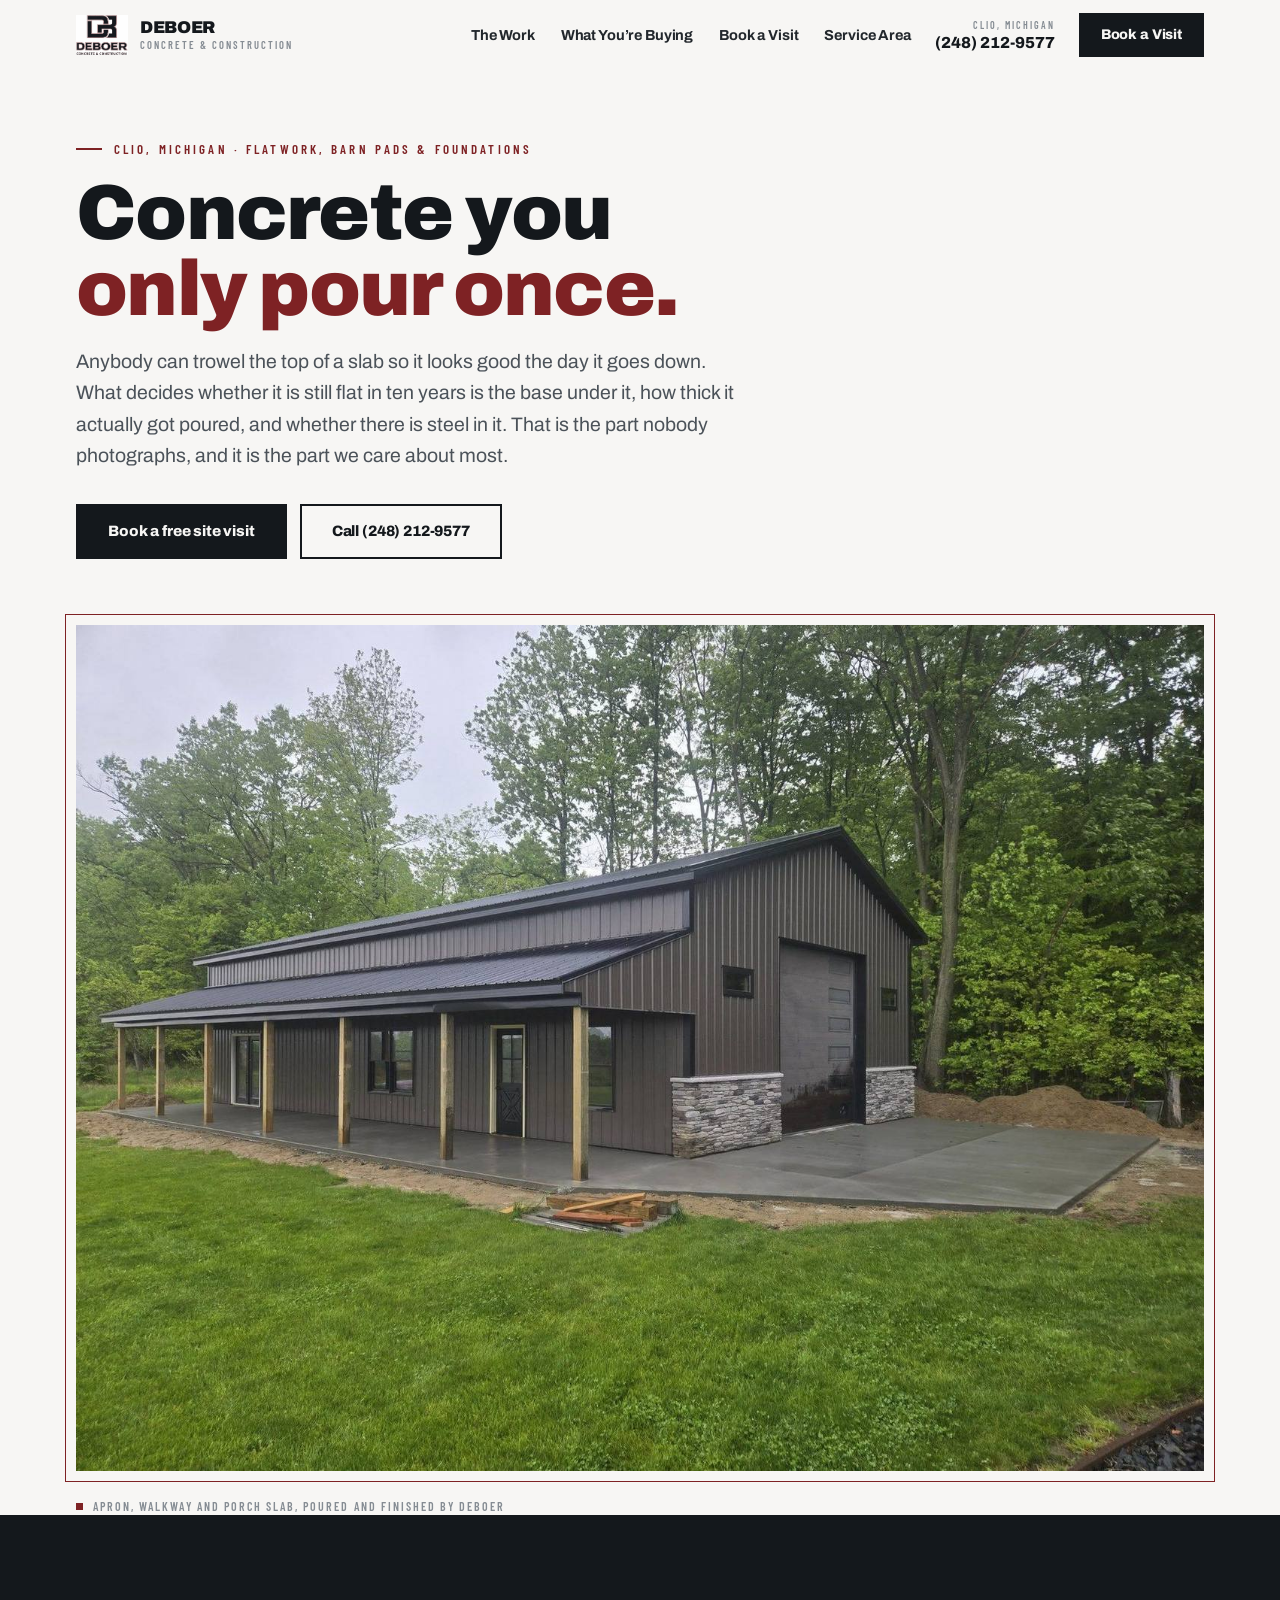
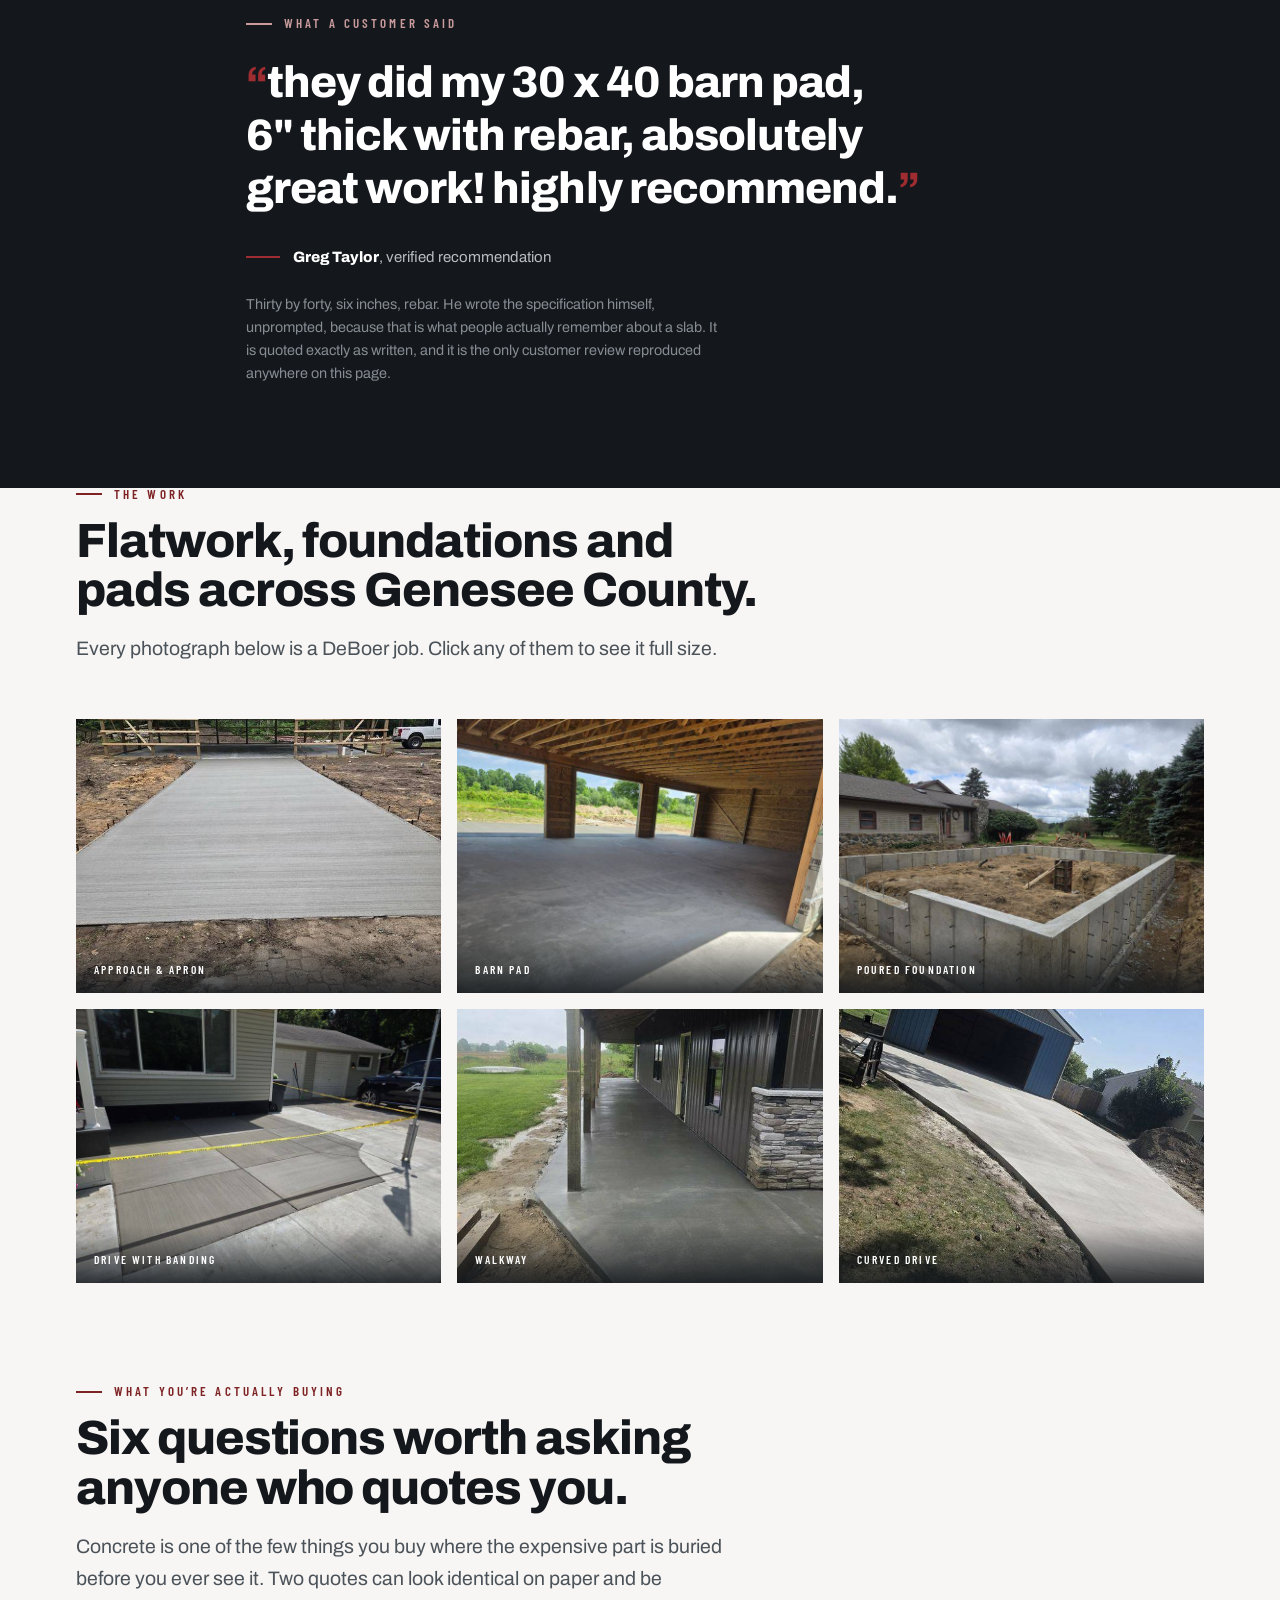
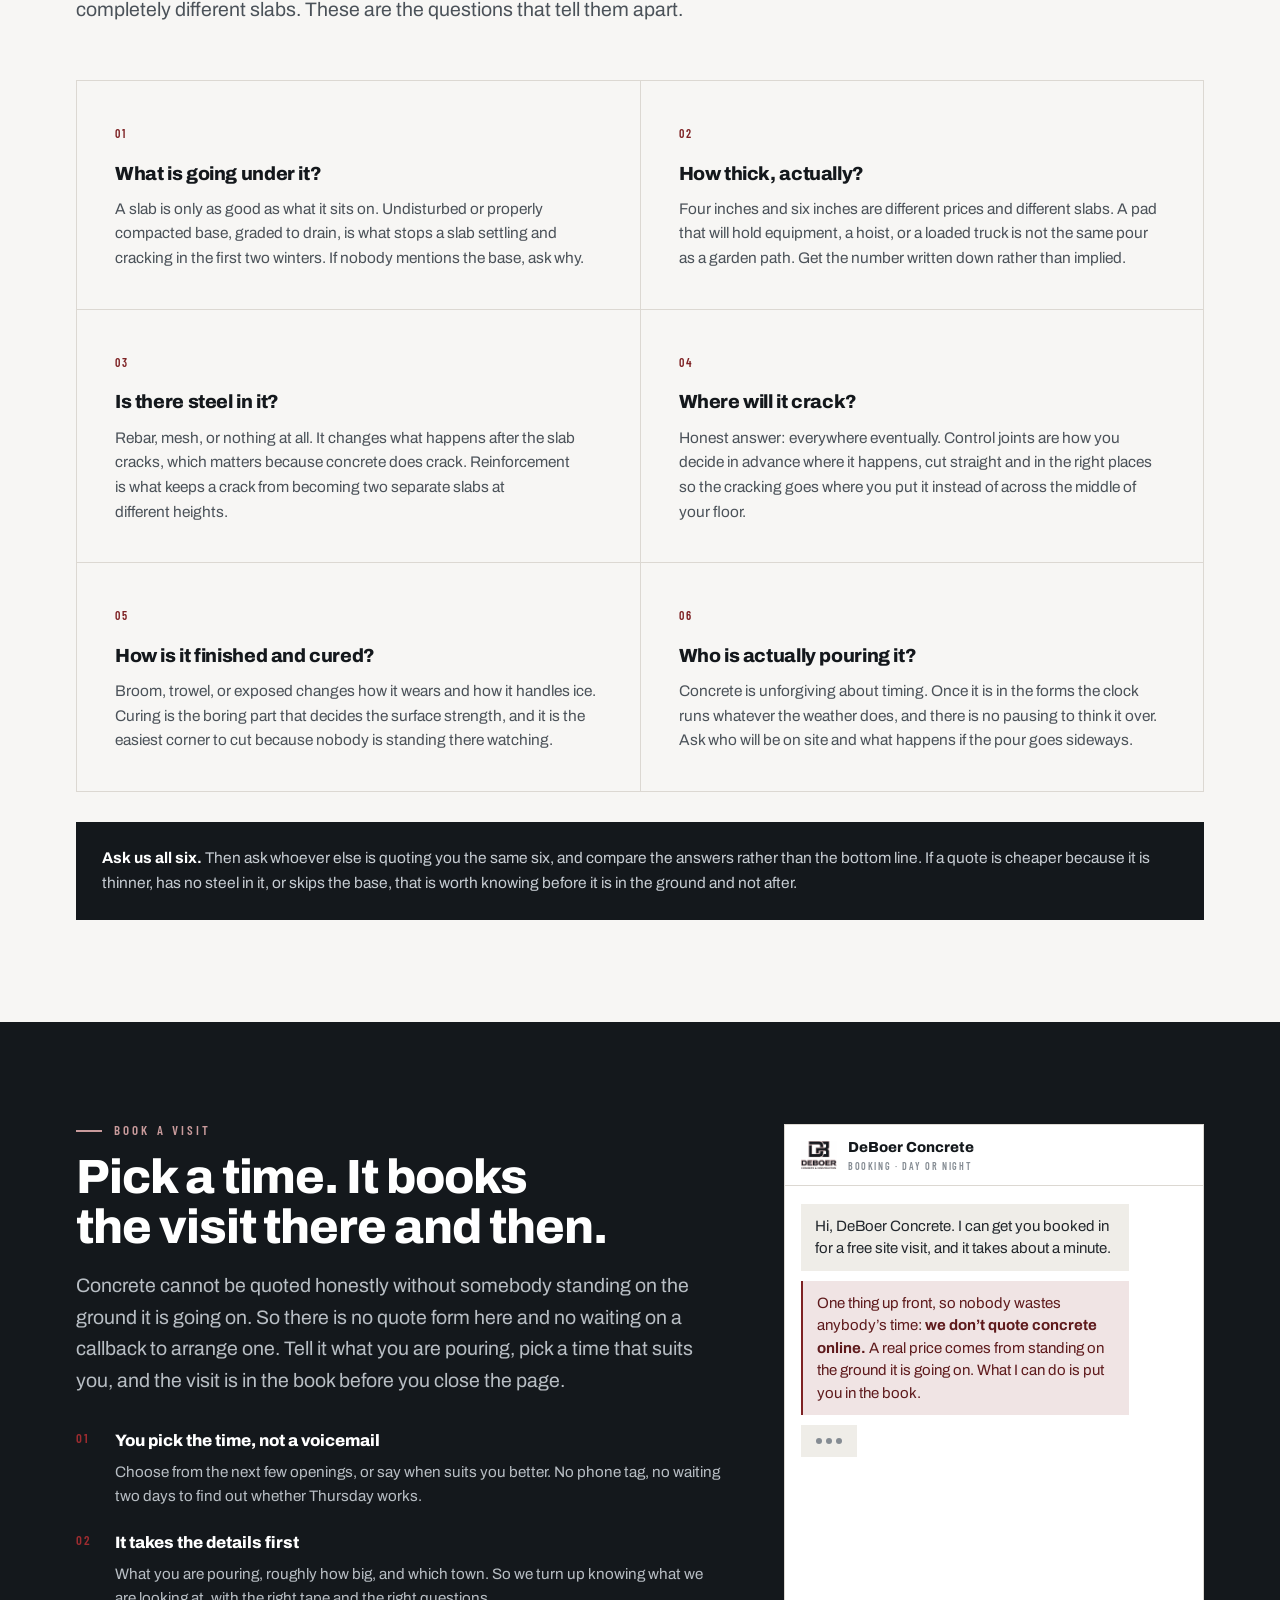
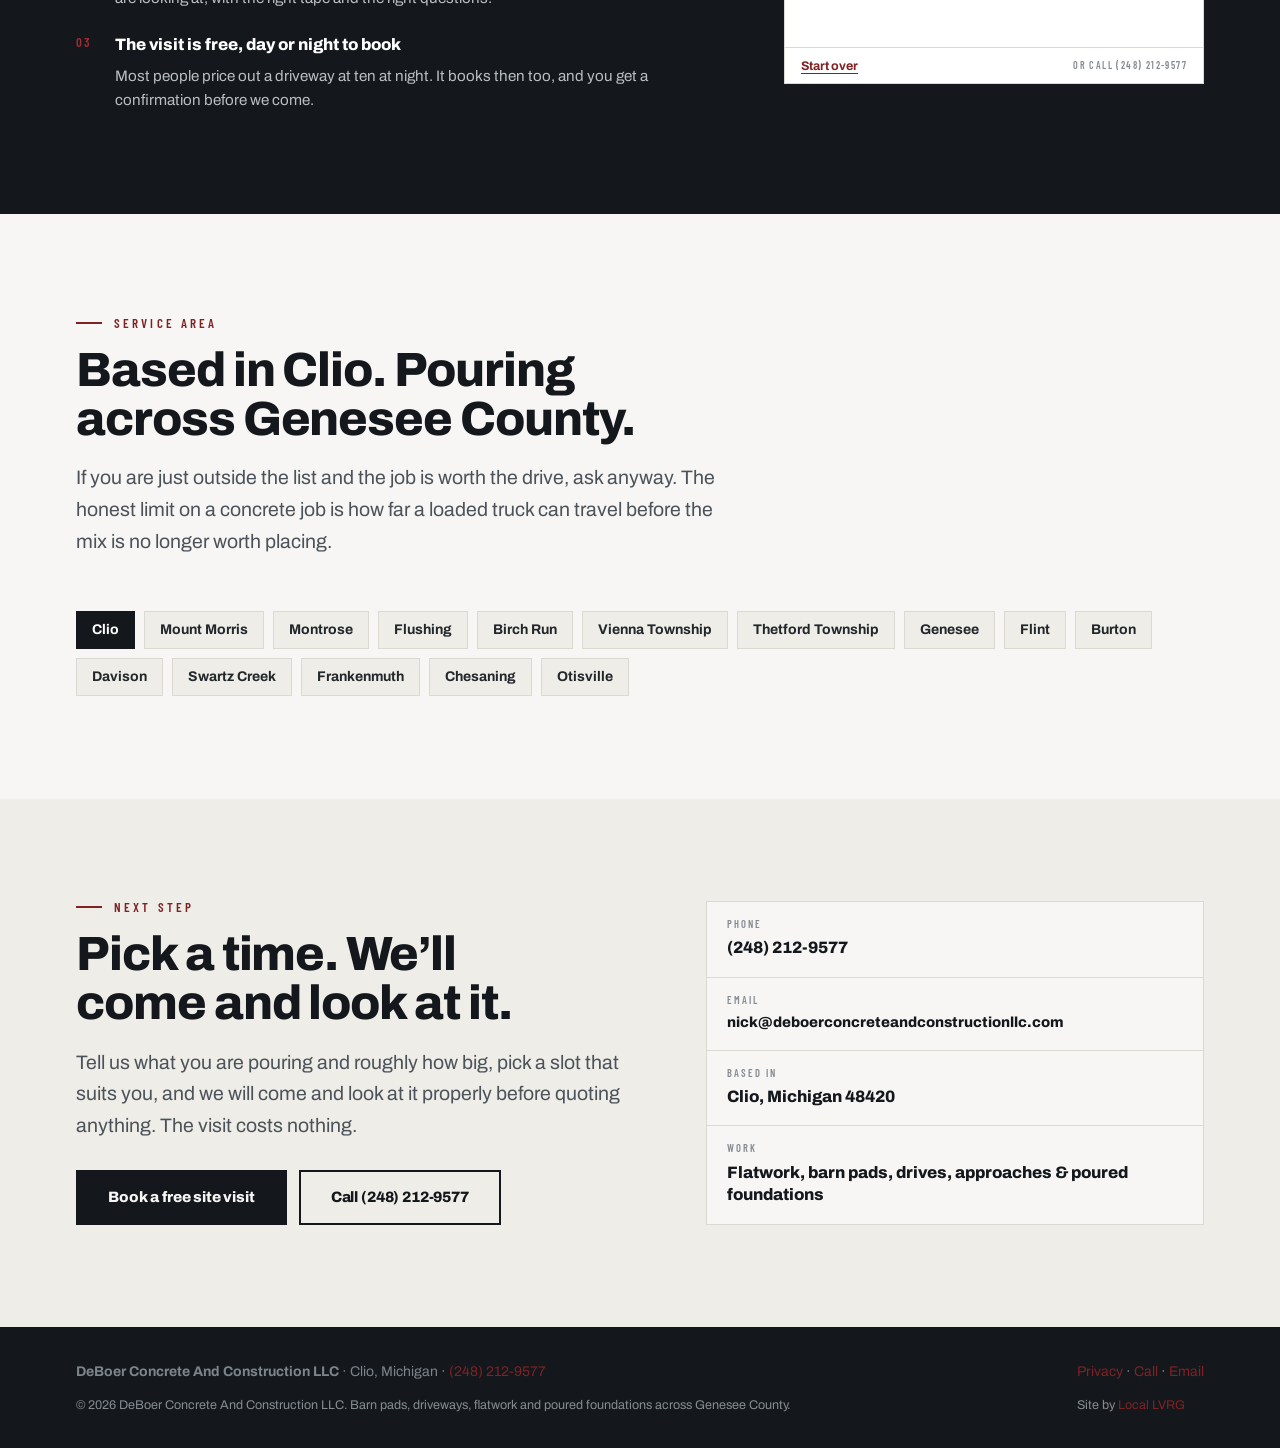
==== deboer-concrete-live/index.html @ 2634f911 "DeBoer: production build, ready to point at his domain The concept stays as it is. This is the separ" ====
<!doctype html>
<html lang="en">
<head>
<meta charset="utf-8">
<meta name="viewport" content="width=device-width,initial-scale=1,viewport-fit=cover">
<title>DeBoer Concrete &amp; Construction | Barn Pads, Driveways &amp; Foundations | Clio, MI</title>
<meta name="description" content="Concrete contractor in Clio, Michigan. Barn pads, driveways, approaches, flatwork and poured foundations across Genesee County. Book a free site visit online, day or night, or call (248) 212-9577.">
<link rel="canonical" href="https://deboerconcreteandconstructionllc.com/">
<meta name="theme-color" content="#14181C">

<meta property="og:site_name" content="DeBoer Concrete And Construction LLC">
<meta property="og:title" content="DeBoer Concrete &amp; Construction — Clio, MI">
<meta property="og:description" content="Barn pads, driveways, approaches and poured foundations across Genesee County. Concrete you only pour once.">
<meta property="og:image" content="https://deboerconcreteandconstructionllc.com/assets/hero-shop-apron.jpg">
<meta property="og:image:alt" content="A finished concrete apron poured at a dark-clad shop building">
<meta property="og:type" content="website">
<meta property="og:locale" content="en_US">
<meta property="og:url" content="https://deboerconcreteandconstructionllc.com/">
<meta name="twitter:card" content="summary_large_image">

<link rel="icon" href="assets/favicon.svg" type="image/svg+xml">
<link rel="icon" href="assets/logo.png" sizes="any">
<link rel="apple-touch-icon" href="assets/logo.png">
<link rel="manifest" href="site.webmanifest">
<link rel="preload" as="font" type="font/woff2" href="assets/fonts/archivo.woff2" crossorigin>
<link rel="preload" as="image" href="assets/hero-shop-apron.jpg" fetchpriority="high">
<style>
/* self-hosted, zero third-party requests */
@font-face{font-family:'Archivo';font-weight:400 900;font-stretch:100%;font-display:swap;src:url(assets/fonts/archivo.woff2) format('woff2');unicode-range:U+0000-00FF,U+0131,U+0152-0153,U+02BB-02BC,U+02C6,U+02DA,U+02DC,U+0304,U+0308,U+0329,U+2000-206F,U+20AC,U+2122,U+2191,U+2193,U+2212,U+2215,U+FEFF,U+FFFD}
@font-face{font-family:'Barlow Condensed';font-weight:600;font-display:swap;src:url(assets/fonts/barlow-condensed.woff2) format('woff2');unicode-range:U+0000-00FF,U+0131,U+0152-0153,U+02BB-02BC,U+02C6,U+02DA,U+02DC,U+0304,U+0308,U+0329,U+2000-206F,U+20AC,U+2122,U+2191,U+2193,U+2212,U+2215,U+FEFF,U+FFFD}

:root{
  --paper:#F7F6F4; --panel:#EFEDE8; --panel2:#E4E1DA; --white:#fff;
  --ink:#14181C; --ink2:#22272C; --body:#4B5259; --dim:#858C93;
  --red:#7E2224; --red-lt:#9E2C30; --red-pale:#F0E4E4;
  --line:#DCD8D2; --line-dk:#2C3238;
  --sans:'Archivo',-apple-system,BlinkMacSystemFont,'Segoe UI',Roboto,Helvetica,Arial,sans-serif;
  --cond:'Barlow Condensed','Archivo',-apple-system,sans-serif;
  --maxw:1180px;
}
*{box-sizing:border-box;margin:0;padding:0}
html{scroll-behavior:smooth;-webkit-text-size-adjust:100%}
body{max-width:100%;background:var(--paper);color:var(--body);font:400 17px/1.62 var(--sans);-webkit-font-smoothing:antialiased;overflow-x:hidden}
img{max-width:100%;height:auto;display:block}
a{color:var(--red);text-decoration:none}
h1,h2,h3{color:var(--ink);text-wrap:balance;line-height:1.04;letter-spacing:-.022em}
h1{font:900 clamp(40px,6.6vw,78px)/.98 var(--sans)}
h2{font:800 clamp(28px,4.2vw,48px)/1.03 var(--sans)}
h3{font:800 19px/1.28 var(--sans);letter-spacing:-.02em}
p{text-wrap:pretty}
.wrap{max-width:var(--maxw);margin:0 auto;padding:0 26px}
.narrow{max-width:840px}
section{padding:clamp(58px,8vw,108px) 0;position:relative}
section[id]{scroll-margin-top:92px}
:focus-visible{outline:2px solid var(--red);outline-offset:3px;border-radius:2px}
::selection{background:var(--ink);color:var(--paper)}
.grid-min>*{min-width:0}

/* ---- the logo's signature device: a thin red keyline, offset ---- */
.keyline{position:relative}
.keyline::after{content:"";position:absolute;inset:-11px;border:1px solid var(--red);pointer-events:none}
@media(max-width:640px){.keyline::after{inset:-7px}}

.eyebrow{font:600 13px/1 var(--cond);letter-spacing:.24em;text-transform:uppercase;color:var(--red);display:flex;align-items:center;gap:12px}
.eyebrow::before{content:"";width:26px;height:2px;background:var(--red);flex:none}
.eyebrow.pale{color:#C99B9C}
.eyebrow.pale::before{background:#C99B9C}
.lede{font-size:clamp(16.5px,1.8vw,19.5px);color:var(--body);max-width:60ch;margin-top:18px}
.sec-head{margin-bottom:clamp(34px,5vw,54px)}
.sec-head h2{margin-top:16px}

.btn{display:inline-flex;align-items:center;justify-content:center;gap:9px;font:800 15px/1 var(--sans);padding:18px 30px;border:2px solid transparent;cursor:pointer;transition:background .17s,color .17s,border-color .17s;text-align:center;letter-spacing:-.01em}
.btn-ink{background:var(--ink);color:var(--paper);border-color:var(--ink)}
.btn-ink:hover{background:var(--red);border-color:var(--red);color:#fff}
.btn-line{background:transparent;color:var(--ink);border-color:var(--ink)}
.btn-line:hover{background:var(--ink);color:var(--paper)}
.btn-pale{background:var(--paper);color:var(--ink);border-color:var(--paper)}
.btn-pale:hover{background:var(--red);border-color:var(--red);color:#fff}
.btn-sm{padding:13px 20px;font-size:14px}

/* ---- ribbon ---- */

/* ---- header ---- */
header{position:sticky;top:0;z-index:60;background:rgba(247,246,244,.94);backdrop-filter:saturate(1.4) blur(9px);border-bottom:1px solid transparent;transition:border-color .2s,box-shadow .2s}
header.stuck{border-bottom-color:var(--line);box-shadow:0 6px 22px -14px rgba(20,24,28,.4)}
.nav{display:flex;align-items:center;gap:24px;padding-top:13px;padding-bottom:13px}
.brand{display:flex;align-items:center;gap:12px;flex:none}
.brand img{width:52px;height:auto}
.brand span{display:flex;flex-direction:column;line-height:1}
.bt{font:900 17px/1 var(--sans);color:var(--ink);letter-spacing:-.02em}
.bs{font:600 10.5px/1 var(--cond);letter-spacing:.19em;text-transform:uppercase;color:var(--dim);margin-top:4px}
.nav-links{display:flex;gap:26px;margin-left:auto}
.nav-links a{font:700 14.5px/1 var(--sans);color:var(--ink2);letter-spacing:-.01em}
.nav-links a:hover{color:var(--red)}
.nav-tel{display:flex;flex-direction:column;line-height:1;text-align:right;flex:none}
.nav-tel .nl{font:600 10px/1 var(--cond);letter-spacing:.2em;text-transform:uppercase;color:var(--dim)}
.nav-tel .nn{font:800 16px/1 var(--sans);color:var(--ink);margin-top:5px}
@media(max-width:1080px){.nav-links{display:none}}
@media(max-width:620px){.brand img{width:42px}.nav-tel{display:none}.nav{gap:14px}}

/* ---- hero ---- */
.hero{padding-top:clamp(46px,5.6vw,74px);padding-bottom:0}
.hero h1{margin-top:19px}
.hero h1 em{font-style:normal;color:var(--red);display:block}
.hero-cta{display:flex;gap:13px;flex-wrap:wrap;margin-top:32px}
.hero-fig{margin-top:clamp(42px,5.4vw,66px)}
.hero-fig img{width:100%}
.hero-cap{display:flex;gap:10px;align-items:baseline;margin-top:26px;font:600 12px/1.5 var(--cond);letter-spacing:.17em;text-transform:uppercase;color:var(--dim)}
.hero-cap i{width:7px;height:7px;background:var(--red);flex:none;transform:translateY(-1px)}

/* ---- quote, on the dark ground so it carries ---- */
.quote{background:var(--ink)}
.quote blockquote{font:800 clamp(26px,3.8vw,44px)/1.2 var(--sans);color:#fff;letter-spacing:-.022em;text-wrap:balance}
.quote .qm{color:var(--red-lt)}
.qwho{display:flex;align-items:center;gap:13px;margin-top:30px;font-size:15px;color:#B8BEC4}
.qwho b{color:#fff;font-weight:800}
.qwho i{width:34px;height:2px;background:var(--red-lt);flex:none;font-style:normal}
.qfoot{margin-top:24px;font-size:14.4px;line-height:1.6;color:#858C93;max-width:60ch}

/* ---- work grid ---- */
.work{display:grid;grid-template-columns:repeat(3,1fr);gap:16px}
.work figure{margin:0;position:relative;overflow:hidden;background:var(--panel2);cursor:zoom-in;aspect-ratio:4/3}
.work img{width:100%;height:100%;object-fit:cover;object-position:center 62%;transition:transform .5s cubic-bezier(.2,.7,.3,1)}
.work figure:hover img,.work figure:focus-within img{transform:scale(1.045)}
.work figcaption{position:absolute;left:0;right:0;bottom:0;padding:26px 18px 15px;font:600 11.5px/1.35 var(--cond);letter-spacing:.19em;text-transform:uppercase;color:#fff;background:linear-gradient(to top,rgba(20,24,28,.86),rgba(20,24,28,0));pointer-events:none}
.work button{position:absolute;inset:0;width:100%;height:100%;background:none;border:0;cursor:zoom-in;padding:0}
@media(max-width:900px){.work{grid-template-columns:repeat(2,1fr)}}
@media(max-width:560px){.work{grid-template-columns:1fr}}

/* ---- lightbox ---- */
.lb{position:fixed;inset:0;z-index:200;background:rgba(16,19,22,.96);display:none;align-items:center;justify-content:center;padding:30px}
.lb.on{display:flex}
.lb img{max-width:100%;max-height:84vh;object-fit:contain}
.lb-cap{position:absolute;bottom:22px;left:0;right:0;text-align:center;font:600 12px/1.5 var(--cond);letter-spacing:.2em;text-transform:uppercase;color:#9AA1A8}
.lb-x{position:absolute;top:18px;right:20px;background:none;border:0;color:#fff;font:400 34px/1 var(--sans);cursor:pointer;padding:8px 12px}
.lb-nav{position:absolute;top:50%;transform:translateY(-50%);background:none;border:0;color:#fff;font:400 42px/1 var(--sans);cursor:pointer;padding:14px 18px;opacity:.7}
.lb-nav:hover{opacity:1}
.lb-prev{left:6px}.lb-next{right:6px}

/* ---- checklist ---- */
.checks{display:grid;grid-template-columns:repeat(2,1fr);gap:1px;background:var(--line);border:1px solid var(--line)}
.chk{background:var(--paper);padding:clamp(26px,3.2vw,38px)}
.chk .n{font:600 12px/1 var(--cond);letter-spacing:.2em;color:var(--red)}
.chk h3{margin:15px 0 11px}
.chk p{font-size:15.4px;line-height:1.6}
@media(max-width:760px){.checks{grid-template-columns:1fr}}
.ask{margin-top:30px;padding:24px 26px;background:var(--ink);color:#C6CCD2;font-size:15.5px;line-height:1.6}
.ask b{color:#fff}

/* ---- estimator ---- */
.est{background:var(--ink);color:#B8BEC4}
.est h2,.est h3{color:#fff}
.est .lede{color:#B8BEC4}
.est-grid{display:grid;grid-template-columns:1fr 420px;gap:clamp(34px,4.6vw,62px);align-items:start}
@media(max-width:1000px){.est-grid{grid-template-columns:1fr}}
.est-pts{display:grid;gap:22px;margin-top:32px}
.est-pt{display:flex;gap:17px}
.est-pt i{font:600 13px/1 var(--cond);letter-spacing:.14em;color:var(--red-lt);font-style:normal;padding-top:4px;flex:none;width:22px}
.est-pt b{display:block;color:#fff;font-weight:800;font-size:16.5px;margin-bottom:5px}
.est-pt p{font-size:15.2px;line-height:1.58}

.push{margin-top:34px;border:1px solid var(--line-dk);background:#1B2025;padding:20px 22px;position:relative}
.push::before{content:"";position:absolute;left:0;top:0;bottom:0;width:3px;background:#4E8C4A}
.push .pt{font:600 11px/1 var(--cond);letter-spacing:.2em;text-transform:uppercase;color:#7FBF79}
.push .pw{font:800 17px/1 var(--sans);color:#fff;margin-top:10px}
.push .pd{font-size:14.6px;color:#B8BEC4;margin-top:7px}
.push .pf{font-size:13px;color:#7C848C;margin-top:13px;line-height:1.5}


/* ---- chat ---- */
.chat{background:#fff;border:1px solid var(--line);display:flex;flex-direction:column;height:560px;position:sticky;top:96px}
@media(max-width:1000px){.chat{position:static;height:520px}}
.chat-top{display:flex;align-items:center;gap:11px;padding:14px 16px;border-bottom:1px solid var(--line);flex:none}
.chat-top img{width:36px;height:auto}
.ct-n{font:800 14.5px/1.2 var(--sans);color:var(--ink)}
.ct-s{font:600 10px/1 var(--cond);letter-spacing:.16em;text-transform:uppercase;color:var(--dim);margin-top:4px}
.thread{flex:1;overflow-y:auto;padding:18px 16px;display:flex;flex-direction:column;gap:10px;scroll-behavior:smooth}
.msg{max-width:85%;padding:11px 14px;font-size:15px;line-height:1.5}
.msg.bot{background:var(--panel);color:var(--ink2);align-self:flex-start}
.msg.me{background:var(--ink);color:#fff;align-self:flex-end}
.msg.flag{background:var(--red-pale);color:#5E1A1C;border-left:2px solid var(--red)}
.typing{align-self:flex-start;background:var(--panel);padding:13px 15px;display:flex;gap:4px}
.typing i{width:6px;height:6px;background:var(--dim);border-radius:50%;animation:bl 1.1s infinite}
.typing i:nth-child(2){animation-delay:.16s}.typing i:nth-child(3){animation-delay:.32s}
@keyframes bl{0%,60%,100%{opacity:.28}30%{opacity:1}}
.chips{padding:0 16px 12px;display:flex;flex-wrap:wrap;gap:7px;flex:none}
.chip{font:700 13.5px/1 var(--sans);padding:11px 14px;background:#fff;border:1.5px solid var(--ink);color:var(--ink);cursor:pointer;transition:background .15s,color .15s}
.chip:hover{background:var(--ink);color:#fff}
.chip-form{display:flex;gap:7px;width:100%}
.chip-form input{flex:1;min-width:0;font:400 15px/1 var(--sans);padding:12px 13px;border:1.5px solid var(--line);background:#fff;color:var(--ink)}
.chip-form input:focus{outline:none;border-color:var(--ink)}
.chip-form button{font:700 13.5px/1 var(--sans);padding:12px 16px;background:var(--ink);color:#fff;border:0;cursor:pointer}
.replay{display:flex;align-items:center;justify-content:space-between;gap:10px;padding:11px 16px;border-top:1px solid var(--line);flex:none}
.replay button{font:700 12.5px/1 var(--sans);background:none;border:0;color:var(--red);cursor:pointer;text-decoration:underline;text-underline-offset:3px;padding:0}
.replay .est-note{font:600 10px/1.3 var(--cond);letter-spacing:.14em;text-transform:uppercase;color:var(--dim);text-align:right}

/* ---- area ---- */
.area-list{display:flex;flex-wrap:wrap;gap:9px;margin-top:30px}
.area-list span{font:700 14px/1 var(--sans);padding:11px 15px;background:var(--panel);color:var(--ink2);border:1px solid var(--line)}
.area-list span.home{background:var(--ink);color:#fff;border-color:var(--ink)}

/* ---- final ---- */
.final{background:var(--panel)}
.final-in{display:grid;grid-template-columns:1.15fr 1fr;gap:clamp(30px,4.4vw,60px);align-items:center}
@media(max-width:860px){.final-in{grid-template-columns:1fr}}
.fcta{display:flex;gap:12px;flex-wrap:wrap;margin-top:28px}
.fdet{display:grid;gap:1px;background:var(--line);border:1px solid var(--line)}
.fdet div{background:var(--paper);padding:17px 20px}
.fdet dt{font:600 10.5px/1 var(--cond);letter-spacing:.2em;text-transform:uppercase;color:var(--dim)}
.fdet dd{font:800 16.5px/1.35 var(--sans);color:var(--ink);margin-top:8px}

footer{background:var(--ink);color:#7C848C;padding:34px 0;font-size:14px}
.fcols{display:flex;justify-content:space-between;gap:22px;flex-wrap:wrap}
footer a{color:#C6CCD2}

/* ---- pitch + disclosure ---- */


.fab{position:fixed;right:18px;bottom:18px;z-index:90;display:flex;align-items:center;gap:9px;background:var(--ink);color:#fff;border:0;padding:16px 22px;font:800 15px/1 var(--sans);cursor:pointer;box-shadow:0 14px 36px -10px rgba(20,24,28,.5);opacity:0;transform:translateY(70px);transition:opacity .35s,transform .35s,background .18s}
.fab.on{opacity:1;transform:none}
.fab:hover{background:var(--red)}
@media(max-width:560px){.fab{right:12px;bottom:12px;padding:14px 18px;font-size:14px}}

.rv{opacity:0;transform:translateY(16px);transition:opacity .6s ease,transform .6s cubic-bezier(.2,.7,.3,1)}
.rv.in{opacity:1;transform:none}
@media(prefers-reduced-motion:reduce){.rv{opacity:1;transform:none;transition:none}html{scroll-behavior:auto}.work img{transition:none}}

a.chip{display:inline-block;text-decoration:none}
a.chip:hover{color:#fff}
.sum{align-self:stretch;width:100%}
.skip{position:absolute;left:-9999px;top:0;z-index:200;background:var(--ink);color:#fff;padding:12px 18px;font:800 14px/1 var(--sans)}
.skip:focus{left:0}
.est-note{font:600 10px/1.3 var(--cond);letter-spacing:.14em;text-transform:uppercase;color:var(--dim);text-align:right}
.sum{border:1px solid var(--line);border-left:3px solid var(--red);background:#fff;padding:15px 17px;position:relative}
.sum .pt{font:600 10.5px/1 var(--cond);letter-spacing:.2em;text-transform:uppercase;color:var(--dim)}
.sum .pw{font:800 15.5px/1.3 var(--sans);color:var(--ink);margin-top:9px}
.sum .pd{font-size:14px;color:var(--body);margin-top:7px;line-height:1.55}
.msg.err{border-left:3px solid #C08A3E}
.fcols a{color:var(--red)}
.legal{margin-top:12px;font-size:12.6px;color:var(--dim);line-height:1.5}
noscript .ns{display:block;margin-top:18px;border:1px solid var(--line-dk);background:#1B2025;padding:20px 22px;color:#B8BEC4;font-size:15px;line-height:1.6}
noscript .ns b{color:#fff}
noscript .ns a{color:#E8B4B5}
</style>

<script type="application/ld+json">
{
  "@context": "https://schema.org",
  "@type": "GeneralContractor",
  "@id": "https://deboerconcreteandconstructionllc.com/#business",
  "name": "DeBoer Concrete And Construction LLC",
  "url": "https://deboerconcreteandconstructionllc.com/",
  "telephone": "+1-248-212-9577",
  "email": "nick@deboerconcreteandconstructionllc.com",
  "image": [
    "https://deboerconcreteandconstructionllc.com/assets/hero-shop-apron.jpg",
    "https://deboerconcreteandconstructionllc.com/assets/job-barn-slab.jpg",
    "https://deboerconcreteandconstructionllc.com/assets/job-foundation.jpg"
  ],
  "logo": "https://deboerconcreteandconstructionllc.com/assets/logo.png",
  "address": {
    "@type": "PostalAddress",
    "addressLocality": "Clio",
    "addressRegion": "MI",
    "postalCode": "48420",
    "addressCountry": "US"
  },
  "areaServed": [
    {"@type":"City","name":"Clio","address":{"@type":"PostalAddress","addressRegion":"MI","addressCountry":"US"}},
    {"@type":"City","name":"Mount Morris","address":{"@type":"PostalAddress","addressRegion":"MI","addressCountry":"US"}},
    {"@type":"City","name":"Montrose","address":{"@type":"PostalAddress","addressRegion":"MI","addressCountry":"US"}},
    {"@type":"City","name":"Flushing","address":{"@type":"PostalAddress","addressRegion":"MI","addressCountry":"US"}},
    {"@type":"City","name":"Birch Run","address":{"@type":"PostalAddress","addressRegion":"MI","addressCountry":"US"}},
    {"@type":"City","name":"Flint","address":{"@type":"PostalAddress","addressRegion":"MI","addressCountry":"US"}},
    {"@type":"City","name":"Burton","address":{"@type":"PostalAddress","addressRegion":"MI","addressCountry":"US"}},
    {"@type":"City","name":"Davison","address":{"@type":"PostalAddress","addressRegion":"MI","addressCountry":"US"}},
    {"@type":"City","name":"Swartz Creek","address":{"@type":"PostalAddress","addressRegion":"MI","addressCountry":"US"}},
    {"@type":"City","name":"Frankenmuth","address":{"@type":"PostalAddress","addressRegion":"MI","addressCountry":"US"}},
    {"@type":"City","name":"Chesaning","address":{"@type":"PostalAddress","addressRegion":"MI","addressCountry":"US"}},
    {"@type":"City","name":"Otisville","address":{"@type":"PostalAddress","addressRegion":"MI","addressCountry":"US"}},
    {"@type":"AdministrativeArea","name":"Genesee County, Michigan"}
  ],
  "hasOfferCatalog": {
    "@type": "OfferCatalog",
    "name": "Concrete services",
    "itemListElement": [
      {"@type":"Offer","itemOffered":{"@type":"Service","name":"Garage and barn pads"}},
      {"@type":"Offer","itemOffered":{"@type":"Service","name":"Concrete driveways and approaches"}},
      {"@type":"Offer","itemOffered":{"@type":"Service","name":"Patios, walkways and flatwork"}},
      {"@type":"Offer","itemOffered":{"@type":"Service","name":"Poured concrete foundations and footings"}},
      {"@type":"Offer","itemOffered":{"@type":"Service","name":"Concrete tear out and replacement"}}
    ]
  }
}
</script>
</head>
<body>

<a class="skip" href="#main">Skip to content</a>

<header id="hdr"><div class="wrap nav">
  <a class="brand" href="#top">
    <img src="assets/logo.png" alt="DeBoer Concrete and Construction" width="52">
    <span><span class="bt">DEBOER</span><span class="bs">Concrete &amp; Construction</span></span>
  </a>
  <nav class="nav-links">
    <a href="#work">The Work</a>
    <a href="#buying">What You&rsquo;re Buying</a>
    <a href="#book">Book a Visit</a>
    <a href="#area">Service Area</a>
  </nav>
  <a class="nav-tel" href="tel:+12482129577"><span class="nl">Clio, Michigan</span><span class="nn">(248) 212-9577</span></a>
  <a class="btn btn-ink btn-sm" href="#book">Book a Visit</a>
</div></header>

<div id="top"></div>
<main id="main">
<section class="hero">
  <div class="wrap">
    <div class="narrow rv">
      <p class="eyebrow">Clio, Michigan &middot; Flatwork, barn pads &amp; foundations</p>
      <h1>Concrete you<em>only pour once.</em></h1>
      <p class="lede">Anybody can trowel the top of a slab so it looks good the day it goes down. What decides whether it is still flat in ten years is the base under it, how thick it actually got poured, and whether there is steel in it. That is the part nobody photographs, and it is the part we care about most.</p>
      <div class="hero-cta">
        <a class="btn btn-ink" href="#book">Book a free site visit</a>
        <a class="btn btn-line" href="tel:+12482129577">Call (248) 212-9577</a>
      </div>
    </div>
    <figure class="hero-fig keyline rv">
      <img src="assets/hero-shop-apron.jpg" alt="A finished concrete apron and covered walkway wrapping the front of a dark metal pole barn shop in Michigan" width="1500" height="1125" fetchpriority="high">
    </figure>
    <p class="hero-cap rv"><i></i> Apron, walkway and porch slab, poured and finished by DeBoer</p>
  </div>
</section>

<section class="quote" id="review">
  <div class="wrap narrow rv">
    <p class="eyebrow pale">What a customer said</p>
    <blockquote style="margin-top:26px"><span class="qm">&ldquo;</span>they did my 30 x 40 barn pad, 6&quot; thick with rebar, absolutely great work! highly recommend.<span class="qm">&rdquo;</span></blockquote>
    <p class="qwho"><i></i> <span><b>Greg Taylor</b>, verified recommendation</span></p>
    <p class="qfoot">Thirty by forty, six inches, rebar. He wrote the specification himself, unprompted, because that is what people actually remember about a slab. It is quoted exactly as written, and it is the only customer review reproduced anywhere on this page.</p>
  </div>
</section>

<section id="work" style="padding-top:0">
  <div class="wrap">
    <div class="sec-head narrow rv">
      <p class="eyebrow">The work</p>
      <h2>Flatwork, foundations and pads across Genesee County.</h2>
      <p class="lede">Every photograph below is a DeBoer job. Click any of them to see it full size.</p>
    </div>
    <div class="work rv" id="grid">
      <figure><img src="assets/job-approach-thumb.jpg" data-full="assets/job-approach.jpg" alt="A poured concrete approach leading up to a timber pavilion with a green metal roof" loading="lazy" width="570" height="760"><figcaption>Approach &amp; apron</figcaption><button type="button" aria-label="View larger: approach and apron"></button></figure>
      <figure><img src="assets/job-barn-slab-thumb.jpg" data-full="assets/job-barn-slab.jpg" alt="A large finished concrete slab inside an open pole barn looking out to a green field" loading="lazy" width="760" height="570"><figcaption>Barn pad</figcaption><button type="button" aria-label="View larger: barn pad"></button></figure>
      <figure><img src="assets/job-foundation-thumb.jpg" data-full="assets/job-foundation.jpg" alt="Poured concrete foundation walls forming the footprint of a new building" loading="lazy" width="760" height="570"><figcaption>Poured foundation</figcaption><button type="button" aria-label="View larger: poured foundation"></button></figure>
      <figure><img src="assets/job-banded-drive-thumb.jpg" data-full="assets/job-banded-drive.jpg" alt="A finished residential driveway with a contrasting decorative border band, freshly poured and taped off" loading="lazy" width="760" height="570"><figcaption>Drive with banding</figcaption><button type="button" aria-label="View larger: drive with banding"></button></figure>
      <figure><img src="assets/job-walkway-thumb.jpg" data-full="assets/job-walkway.jpg" alt="A broom finished concrete walkway running alongside a dark metal building with stone columns" loading="lazy" width="570" height="760"><figcaption>Walkway</figcaption><button type="button" aria-label="View larger: walkway"></button></figure>
      <figure><img src="assets/job-curved-drive-thumb.jpg" data-full="assets/job-curved-drive.jpg" alt="A curving concrete drive leading to a blue pole barn with a garage door" loading="lazy" width="569" height="760"><figcaption>Curved drive</figcaption><button type="button" aria-label="View larger: curved drive"></button></figure>
    </div>
  </div>
</section>

<div class="lb" id="lb" role="dialog" aria-modal="true" aria-label="Photo viewer">
  <button class="lb-x" id="lbx" type="button" aria-label="Close">&times;</button>
  <button class="lb-nav lb-prev" id="lbp" type="button" aria-label="Previous photo">&lsaquo;</button>
  <img id="lbi" src="" alt="">
  <button class="lb-nav lb-next" id="lbn" type="button" aria-label="Next photo">&rsaquo;</button>
  <div class="lb-cap" id="lbc"></div>
</div>

<section id="buying" style="padding-top:0">
  <div class="wrap">
    <div class="sec-head narrow rv">
      <p class="eyebrow">What you&rsquo;re actually buying</p>
      <h2>Six questions worth asking anyone who quotes you.</h2>
      <p class="lede">Concrete is one of the few things you buy where the expensive part is buried before you ever see it. Two quotes can look identical on paper and be completely different slabs. These are the questions that tell them apart.</p>
    </div>
    <div class="checks rv">
      <div class="chk">
        <span class="n">01</span>
        <h3>What is going under it?</h3>
        <p>A slab is only as good as what it sits on. Undisturbed or properly compacted base, graded to drain, is what stops a slab settling and cracking in the first two winters. If nobody mentions the base, ask why.</p>
      </div>
      <div class="chk">
        <span class="n">02</span>
        <h3>How thick, actually?</h3>
        <p>Four inches and six inches are different prices and different slabs. A pad that will hold equipment, a hoist, or a loaded truck is not the same pour as a garden path. Get the number written down rather than implied.</p>
      </div>
      <div class="chk">
        <span class="n">03</span>
        <h3>Is there steel in it?</h3>
        <p>Rebar, mesh, or nothing at all. It changes what happens after the slab cracks, which matters because concrete does crack. Reinforcement is what keeps a crack from becoming two separate slabs at different heights.</p>
      </div>
      <div class="chk">
        <span class="n">04</span>
        <h3>Where will it crack?</h3>
        <p>Honest answer: everywhere eventually. Control joints are how you decide in advance where it happens, cut straight and in the right places so the cracking goes where you put it instead of across the middle of your floor.</p>
      </div>
      <div class="chk">
        <span class="n">05</span>
        <h3>How is it finished and cured?</h3>
        <p>Broom, trowel, or exposed changes how it wears and how it handles ice. Curing is the boring part that decides the surface strength, and it is the easiest corner to cut because nobody is standing there watching.</p>
      </div>
      <div class="chk">
        <span class="n">06</span>
        <h3>Who is actually pouring it?</h3>
        <p>Concrete is unforgiving about timing. Once it is in the forms the clock runs whatever the weather does, and there is no pausing to think it over. Ask who will be on site and what happens if the pour goes sideways.</p>
      </div>
    </div>
    <p class="ask rv"><b>Ask us all six.</b> Then ask whoever else is quoting you the same six, and compare the answers rather than the bottom line. If a quote is cheaper because it is thinner, has no steel in it, or skips the base, that is worth knowing before it is in the ground and not after.</p>
  </div>
</section>

<section class="est" id="book">
  <div class="wrap est-grid grid-min">
    <div class="rv">
      <p class="eyebrow pale">Book a visit</p>
      <h2 style="margin-top:16px">Pick a time. It books the visit there and then.</h2>
      <p class="lede">Concrete cannot be quoted honestly without somebody standing on the ground it is going on. So there is no quote form here and no waiting on a callback to arrange one. Tell it what you are pouring, pick a time that suits you, and the visit is in the book before you close the page.</p>
      <div class="est-pts">
        <div class="est-pt"><i>01</i><div><b>You pick the time, not a voicemail</b><p>Choose from the next few openings, or say when suits you better. No phone tag, no waiting two days to find out whether Thursday works.</p></div></div>
        <div class="est-pt"><i>02</i><div><b>It takes the details first</b><p>What you are pouring, roughly how big, and which town. So we turn up knowing what we are looking at, with the right tape and the right questions.</p></div></div>
        <div class="est-pt"><i>03</i><div><b>The visit is free, day or night to book</b><p>Most people price out a driveway at ten at night. It books then too, and you get a confirmation before we come.</p></div></div>
      </div>
    </div>
    <div class="rv">
      <div class="chat">
        <div class="chat-top">
          <img src="assets/logo.png" alt="" width="36">
          <div><div class="ct-n">DeBoer Concrete</div><div class="ct-s">Booking &middot; day or night</div></div>
        </div>
        <div class="thread" id="thread" role="log" aria-live="polite" aria-label="Booking conversation"></div>
        <div class="chips" id="chips"></div>
        <noscript><div class="ns"><b>Call (248) 212-9577</b> to book a free site visit, or email <a href="mailto:nick@deboerconcreteandconstructionllc.com">nick@deboerconcreteandconstructionllc.com</a> with the job, roughly how big it is and which town it is in.</div></noscript>
        <div class="replay">
          <button type="button" id="replay">Start over</button>
          <span class="est-note">Or call (248) 212-9577</span>
        </div>
      </div>
    </div>
  </div>
</section>

<section id="area">
  <div class="wrap">
    <div class="sec-head narrow rv">
      <p class="eyebrow">Service area</p>
      <h2>Based in Clio. Pouring across Genesee County.</h2>
      <p class="lede">If you are just outside the list and the job is worth the drive, ask anyway. The honest limit on a concrete job is how far a loaded truck can travel before the mix is no longer worth placing.</p>
    </div>
    <div class="area-list rv">
      <span class="home">Clio</span><span>Mount Morris</span><span>Montrose</span><span>Flushing</span><span>Birch Run</span><span>Vienna Township</span><span>Thetford Township</span><span>Genesee</span><span>Flint</span><span>Burton</span><span>Davison</span><span>Swartz Creek</span><span>Frankenmuth</span><span>Chesaning</span><span>Otisville</span>
    </div>
  </div>
</section>

<section class="final">
  <div class="wrap final-in">
    <div class="rv">
      <p class="eyebrow">Next step</p>
      <h2 style="margin-top:16px">Pick a time. We&rsquo;ll come and look at it.</h2>
      <p class="lede">Tell us what you are pouring and roughly how big, pick a slot that suits you, and we will come and look at it properly before quoting anything. The visit costs nothing.</p>
      <div class="fcta">
        <a class="btn btn-ink" href="#book">Book a free site visit</a>
        <a class="btn btn-line" href="tel:+12482129577">Call (248) 212-9577</a>
      </div>
    </div>
    <dl class="fdet rv">
      <div><dt>Phone</dt><dd>(248) 212-9577</dd></div>
      <div><dt>Email</dt><dd style="font-size:14.5px;word-break:break-all">nick@deboerconcreteandconstructionllc.com</dd></div>
      <div><dt>Based in</dt><dd>Clio, Michigan 48420</dd></div>
      <div><dt>Work</dt><dd>Flatwork, barn pads, drives, approaches &amp; poured foundations</dd></div>
    </dl>
  </div>
</section>
</main>

<footer>
  <div class="wrap fcols">
    <div>
      <b>DeBoer Concrete And Construction LLC</b> &middot; Clio, Michigan &middot; <a href="tel:+12482129577">(248) 212-9577</a>
      <div class="legal">&copy; <span id="yr">2026</span> DeBoer Concrete And Construction LLC. Barn pads, driveways, flatwork and poured foundations across Genesee County.</div>
    </div>
    <div>
      <a href="privacy.html">Privacy</a> &middot; <a href="tel:+12482129577">Call</a> &middot; <a href="mailto:nick@deboerconcreteandconstructionllc.com">Email</a>
      <div class="legal">Site by <a href="https://locallvrg.co" rel="noopener">Local LVRG</a></div>
    </div>
  </div>
</footer>

<button class="fab" id="fab" type="button">Book a visit</button>

<script>
(function(){
"use strict";

/* =====================================================================
   ONE PLACE TO CONFIGURE. Nothing else in this file needs touching.

   endpoint : URL that accepts a JSON POST of the estimate.
              Works with Web3Forms, Formspree, Basin, a Zapier/Make
              catch hook, or your own handler.
              LEAVE IT EMPTY and the form still works: the visitor gets
              their summary and one tap to send it as an email instead.
   extra    : any hidden fields the provider needs (e.g. Web3Forms
              wants {access_key:"..."}; Formspree wants nothing).
   ===================================================================== */
var CFG = {
  endpoint : "",
  extra    : {},
  email    : "nick@deboerconcreteandconstructionllc.com",
  phone    : "(248) 212-9577",
  tel      : "+12482129577"
};
var io=new IntersectionObserver(function(es){es.forEach(function(e){if(e.isIntersecting){e.target.classList.add("in");io.unobserve(e.target);}});},{threshold:.08,rootMargin:"0px 0px -8% 0px"});
document.querySelectorAll(".rv").forEach(function(el){io.observe(el);});

var hdr=document.getElementById("hdr"), fab=document.getElementById("fab"), estOn=false;
function onScroll(){var y=window.scrollY;hdr.classList.toggle("stuck",y>10);fab.classList.toggle("on",y>860&&!estOn);}
window.addEventListener("scroll",onScroll,{passive:true});onScroll();
new IntersectionObserver(function(es){es.forEach(function(e){estOn=e.isIntersecting;});onScroll();},{threshold:.12})
  .observe(document.getElementById("book"));
fab.addEventListener("click",function(){document.getElementById("book").scrollIntoView({behavior:"smooth",block:"start"});});
document.getElementById("yr").textContent=new Date().getFullYear();

/* ---------------- lightbox ---------------- */
var figs=[].slice.call(document.querySelectorAll("#grid figure"));
var lb=document.getElementById("lb"),lbi=document.getElementById("lbi"),lbc=document.getElementById("lbc"),cur=0,lastFocus=null;
function show(i){
  cur=(i+figs.length)%figs.length;
  var im=figs[cur].querySelector("img");
  lbi.src=im.getAttribute("data-full");lbi.alt=im.alt;
  lbc.textContent=figs[cur].querySelector("figcaption").textContent+"  ("+(cur+1)+" of "+figs.length+")";
}
function open(i){lastFocus=document.activeElement;show(i);lb.classList.add("on");document.body.style.overflow="hidden";document.getElementById("lbx").focus();}
function close(){lb.classList.remove("on");document.body.style.overflow="";if(lastFocus)lastFocus.focus();}
figs.forEach(function(f,i){f.querySelector("button").addEventListener("click",function(){open(i);});});
document.getElementById("lbx").addEventListener("click",close);
document.getElementById("lbp").addEventListener("click",function(){show(cur-1);});
document.getElementById("lbn").addEventListener("click",function(){show(cur+1);});
lb.addEventListener("click",function(e){if(e.target===lb)close();});
document.addEventListener("keydown",function(e){
  if(!lb.classList.contains("on"))return;
  if(e.key==="Escape")close();
  else if(e.key==="ArrowLeft")show(cur-1);
  else if(e.key==="ArrowRight")show(cur+1);
});

/* ---------------- estimator ---------------- */
var thread=document.getElementById("thread"),chips=document.getElementById("chips");
var S={};

var JOBS={
  pad:   {label:"Garage or barn pad", n:"Barn pad",       f:"Pads are the ones where thickness and steel matter most, because of what ends up parked on them."},
  drive: {label:"Driveway",           n:"Driveway",       f:"Drives take the worst of a Michigan winter, so the base and the jointing do the heavy lifting."},
  patio: {label:"Patio or sidewalk",  n:"Patio / walk",   f:"Good. Those are the ones where the finish and the edge detail are what you actually notice."},
  found: {label:"Foundation",         n:"Foundation",     f:"Understood. Footings and walls need the grade and the access looked at properly on site."},
  tear:  {label:"Tear out and replace",n:"Tear out & replace", f:"Worth seeing what is under the old slab before anything else, so the visit matters more than usual here."},
  other: {label:"Something else",     n:"Other concrete", f:"No problem. Easier to work out standing on it than over the phone."}
};

function el(c,h){var d=document.createElement("div");d.className=c;d.innerHTML=h;return d;}
function toBottom(){thread.scrollTop=thread.scrollHeight;}
function say(html,cls){
  return new Promise(function(res){
    var t=el("typing","<i></i><i></i><i></i>");thread.appendChild(t);toBottom();
    setTimeout(function(){t.remove();thread.appendChild(el("msg bot"+(cls?" "+cls:""),html));toBottom();res();},
      Math.min(1100,300+String(html).length*6.5));
  });
}
function me(t){thread.appendChild(el("msg me",t));toBottom();}
function ask(opts){
  chips.innerHTML="";
  opts.forEach(function(o){
    var b=document.createElement("button");
    b.type="button";b.className="chip";b.textContent=o.label;
    b.addEventListener("click",function(){me(o.label);chips.innerHTML="";o.go();});
    chips.appendChild(b);
  });
}
function askText(ph,cb){
  chips.innerHTML="";
  var f=document.createElement("form");f.className="chip-form";
  var i=document.createElement("input");i.type="text";i.placeholder=ph;i.autocomplete="off";i.setAttribute("aria-label",ph);
  var b=document.createElement("button");b.type="submit";b.textContent="Send";
  f.appendChild(i);f.appendChild(b);
  f.addEventListener("submit",function(e){e.preventDefault();var v=i.value.trim();if(!v)return;me(v);chips.innerHTML="";cb(v);});
  chips.appendChild(f);
  setTimeout(function(){if(window.innerWidth>1000)i.focus();},80);
}
function visitSlots(){
  var out=[],times=["9:00 AM","1:00 PM","4:30 PM"],i=0,d=new Date();d.setHours(0,0,0,0);
  while(out.length<3){
    d.setDate(d.getDate()+1);
    if(d.getDay()===0)continue;
    out.push({label:d.toLocaleDateString(undefined,{weekday:"long"})+", "+d.toLocaleDateString(undefined,{month:"short",day:"numeric"})+" at "+times[i],
              short:d.toLocaleDateString(undefined,{weekday:"long"})+" · "+times[i]});
    i++;
  }
  return out;
}

function start(){
  thread.innerHTML="";chips.innerHTML="";S={};
  say("Hi, DeBoer Concrete. I can get you booked in for a free site visit, and it takes about a minute.")
    .then(function(){return say("One thing up front, so nobody wastes anybody\u2019s time: <b>we don\u2019t quote concrete online.</b> A real price comes from standing on the ground it is going on. What I can do is put you in the book.","flag");})
    .then(function(){return say("What are you looking to have poured?");})
    .then(function(){
      ask(Object.keys(JOBS).map(function(k){
        return {label:JOBS[k].label,go:function(){S.job=k;step2();}};
      }));
    });
}
function step2(){
  say(JOBS[S.job].f)
    .then(function(){return say("Roughly what size? Length by width is plenty, and a rough guess is fine \u2014 it just tells us what we are coming to look at.");})
    .then(function(){askText("e.g. 30 x 40, or about 900 sq ft",function(v){S.size=v;step3();});});
}
function step3(){
  say("Thanks. Which town is it in?")
    .then(function(){return say("It decides how we route the visit, and whether a loaded truck can get there sensibly when the pour comes.");})
    .then(function(){askText("Town or township",function(v){S.town=v;step4();});});
}
function step4(){
  say("Right, let\u2019s get you in the book. The visit is free, takes about twenty minutes, and there is no obligation at the end of it.")
    .then(function(){return say("Which of these suits you?");})
    .then(function(){
      var opts=visitSlots().map(function(sl){
        return {label:sl.label,go:function(){S.slot=sl;step5();}};
      });
      opts.push({label:"None of those \u2014 another time",go:function(){
        say("No problem. When would suit you?")
          .then(function(){askText("e.g. Saturday morning, or after 5pm midweek",function(v){
            S.slot={label:v,short:v,custom:true};step5();
          });});
      }});
      ask(opts);
    });
}
function step5(){
  say("Last thing \u2014 your name and the best number to reach you on?")
    .then(function(){askText("Name and phone number",function(v){S.who=v;finish();});});
}

function esc(t){return String(t).replace(/[<>&]/g,function(c){return {"<":"&lt;",">":"&gt;","&":"&amp;"}[c];});}

function summaryText(){
  var j=JOBS[S.job];
  return "New site visit booking from the website\n\n"+
    "Job:        "+j.n+"\n"+
    "Size:       "+S.size+"\n"+
    "Town:       "+S.town+"\n"+
    "Site visit: "+S.slot.label+(S.slot.custom?"   << REQUESTED TIME, needs confirming"  :"")+"\n"+
    "Contact:    "+S.who+"\n";
}

function payload(){
  var j=JOBS[S.job], d={
    subject : "Site visit \u2014 "+j.n+" \u00b7 "+S.size+" \u00b7 "+S.town+" \u00b7 "+S.slot.short,
    job     : j.n,
    size    : S.size,
    town    : S.town,
    visit   : S.slot.label,
    contact : S.who,
    message : summaryText(),
    page    : location.href
  };
  for(var k in CFG.extra){ if(Object.prototype.hasOwnProperty.call(CFG.extra,k)) d[k]=CFG.extra[k]; }
  return d;
}

function mailtoHref(){
  return "mailto:"+CFG.email+
    "?subject="+encodeURIComponent("Site visit booking \u2014 "+JOBS[S.job].n+" in "+S.town)+
    "&body="+encodeURIComponent(summaryText());
}

/* Shows the captured job back to the visitor, so the details are on screen
   whether or not the send succeeded. */
function summaryCard(){
  var j=JOBS[S.job];
  var d=el("sum",
    '<div class="pt">Your visit</div>'+
    '<div class="pw">'+esc(j.n)+" \u00b7 "+esc(S.size)+" \u00b7 "+esc(S.town)+'</div>'+
    '<div class="pd">Site visit: '+esc(S.slot.label)+"<br>Contact: "+esc(S.who)+'</div>');
  thread.appendChild(d); toBottom();
}

function againButton(){
  chips.innerHTML="";
  var b=document.createElement("button");
  b.type="button";b.className="chip";b.textContent="Book another job";
  b.addEventListener("click",start);
  chips.appendChild(b);
}

/* No endpoint configured: never claim it was sent. Hand the visitor
   their summary and one tap to send it themselves. */
function handoff(){
  say("Here is everything I have. Tap below and it opens an email to Nick with all of it already filled in \u2014 just hit send and the visit is his to confirm.")
    .then(function(){
      summaryCard();
      chips.innerHTML="";
      var a=document.createElement("a");
      a.className="chip";a.href=mailtoHref();a.textContent="Send my booking to Nick";
      var t=document.createElement("a");
      t.className="chip";t.href="tel:"+CFG.tel;t.textContent="Or call "+CFG.phone;
      chips.appendChild(a);chips.appendChild(t);
    });
}

function finish(){
  var j=JOBS[S.job], custom=!!S.slot.custom;
  /* Deliberately neutral. Nothing is "booked" on the strength of a form
     the office has not actually received yet. */
  var head="<b>Got everything.</b> "+esc(S.slot.label)+", for a "+esc(j.n.toLowerCase())+
           " at roughly "+esc(S.size)+" in "+esc(S.town)+".";

  if(!CFG.endpoint){
    say(head,"flag").then(handoff);
    return;
  }

  say(head,"flag")
    .then(function(){ return say("Sending this over to Nick now\u2026"); })
    .then(function(){
      var ctl=("AbortController" in window)?new AbortController():null;
      var timer=ctl?setTimeout(function(){ctl.abort();},12000):null;
      return fetch(CFG.endpoint,{
        method:"POST",
        headers:{"Content-Type":"application/json",Accept:"application/json"},
        body:JSON.stringify(payload()),
        signal:ctl?ctl.signal:undefined
      }).then(function(r){
        if(timer)clearTimeout(timer);
        if(!r.ok)throw new Error("HTTP "+r.status);
        return say(custom
            ? "<b>Sent.</b> Nick has your job, the size and the town. He will ring you to lock in a time that works for both of you."
            : "<b>You\u2019re in the book.</b> Nick has your job, the size and the town, so nobody has to ring you back just to ask what you already told me.")
          .then(function(){ return say("He will confirm before the visit. If it is urgent in the meantime, "+CFG.phone+" reaches him directly."); })
          .then(function(){ return say("And to be straight with you: <b>no price until he has seen it.</b> That is what the visit is for \u2014 the base, the grade and the access are what decide the number, and none of them can be read off a form."); })
          .then(function(){ summaryCard(); againButton(); });
      });
    })
    .catch(function(){
      return say("That did not go through \u2014 something between here and the office. Nothing is lost, it is all still below.","err")
        .then(handoff);
    });
}

document.getElementById("replay").addEventListener("click",start);
start();
})();
</script>

</body>
</html>
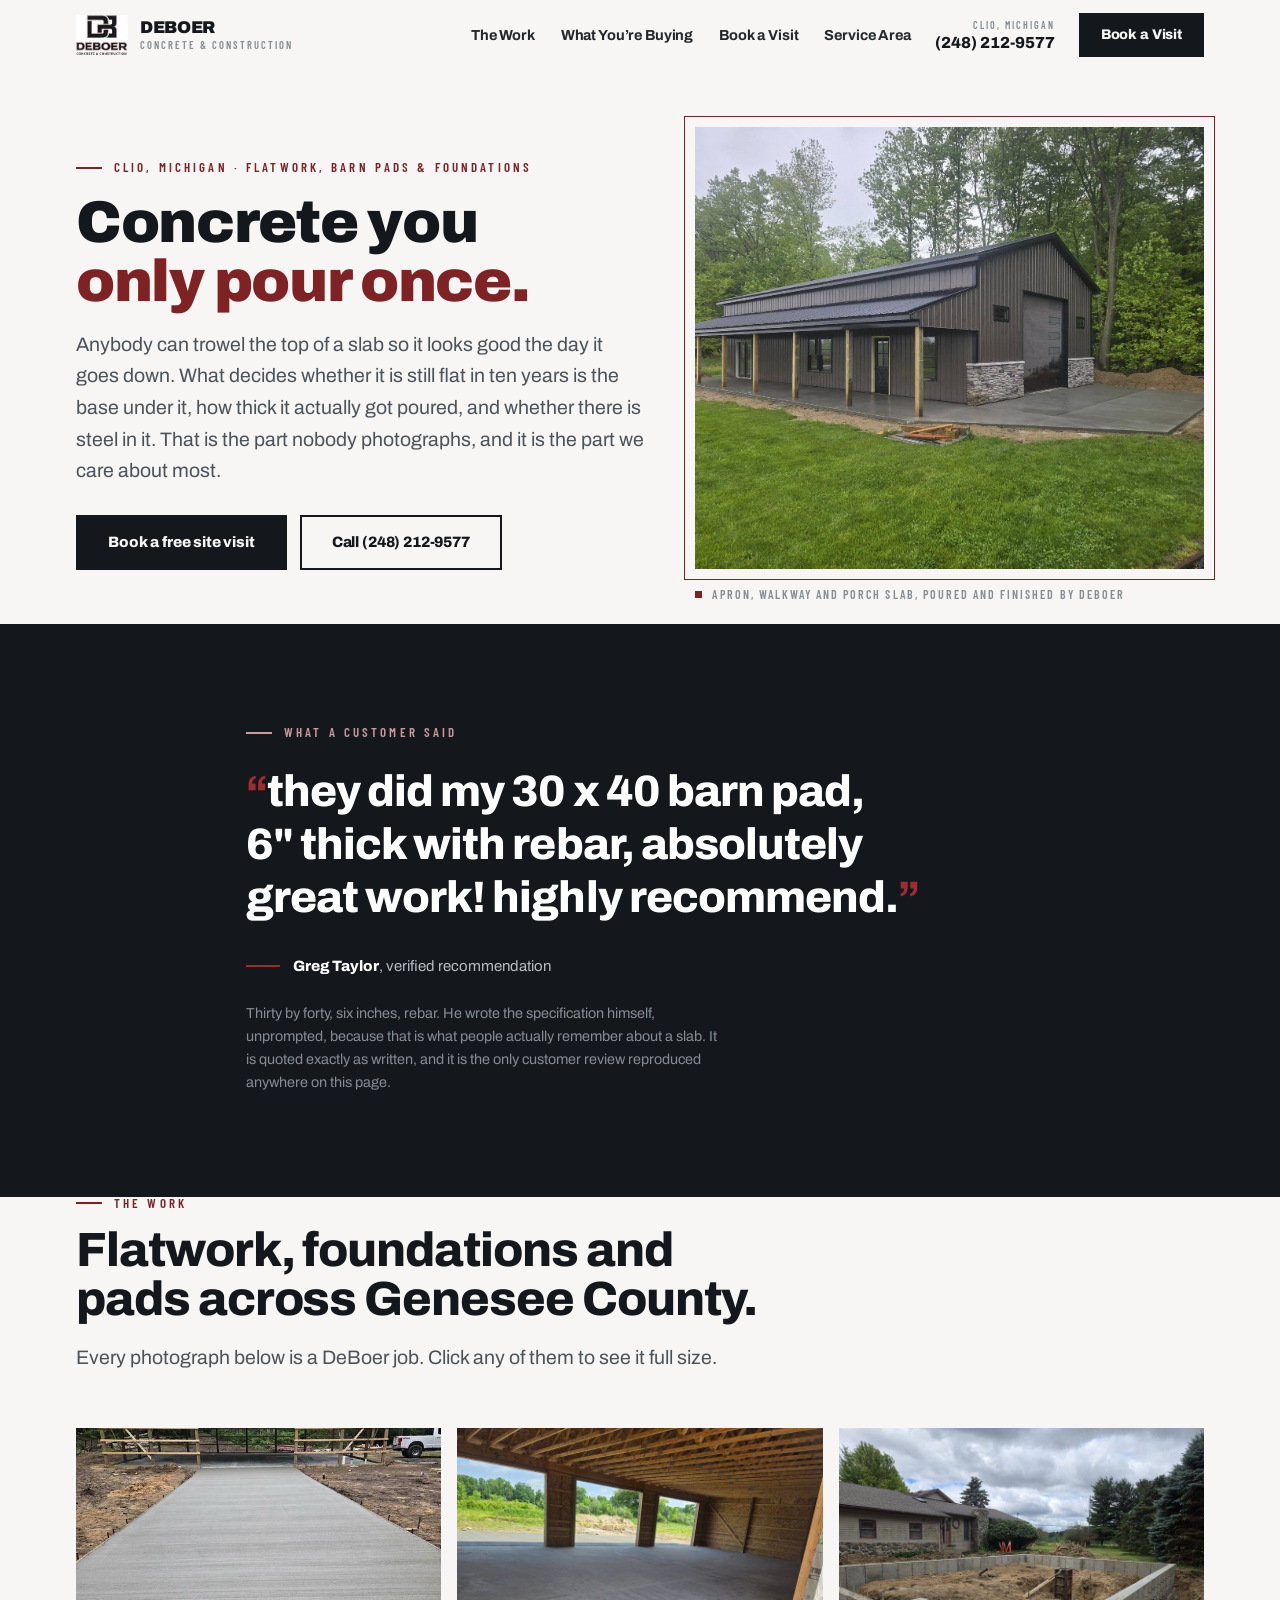
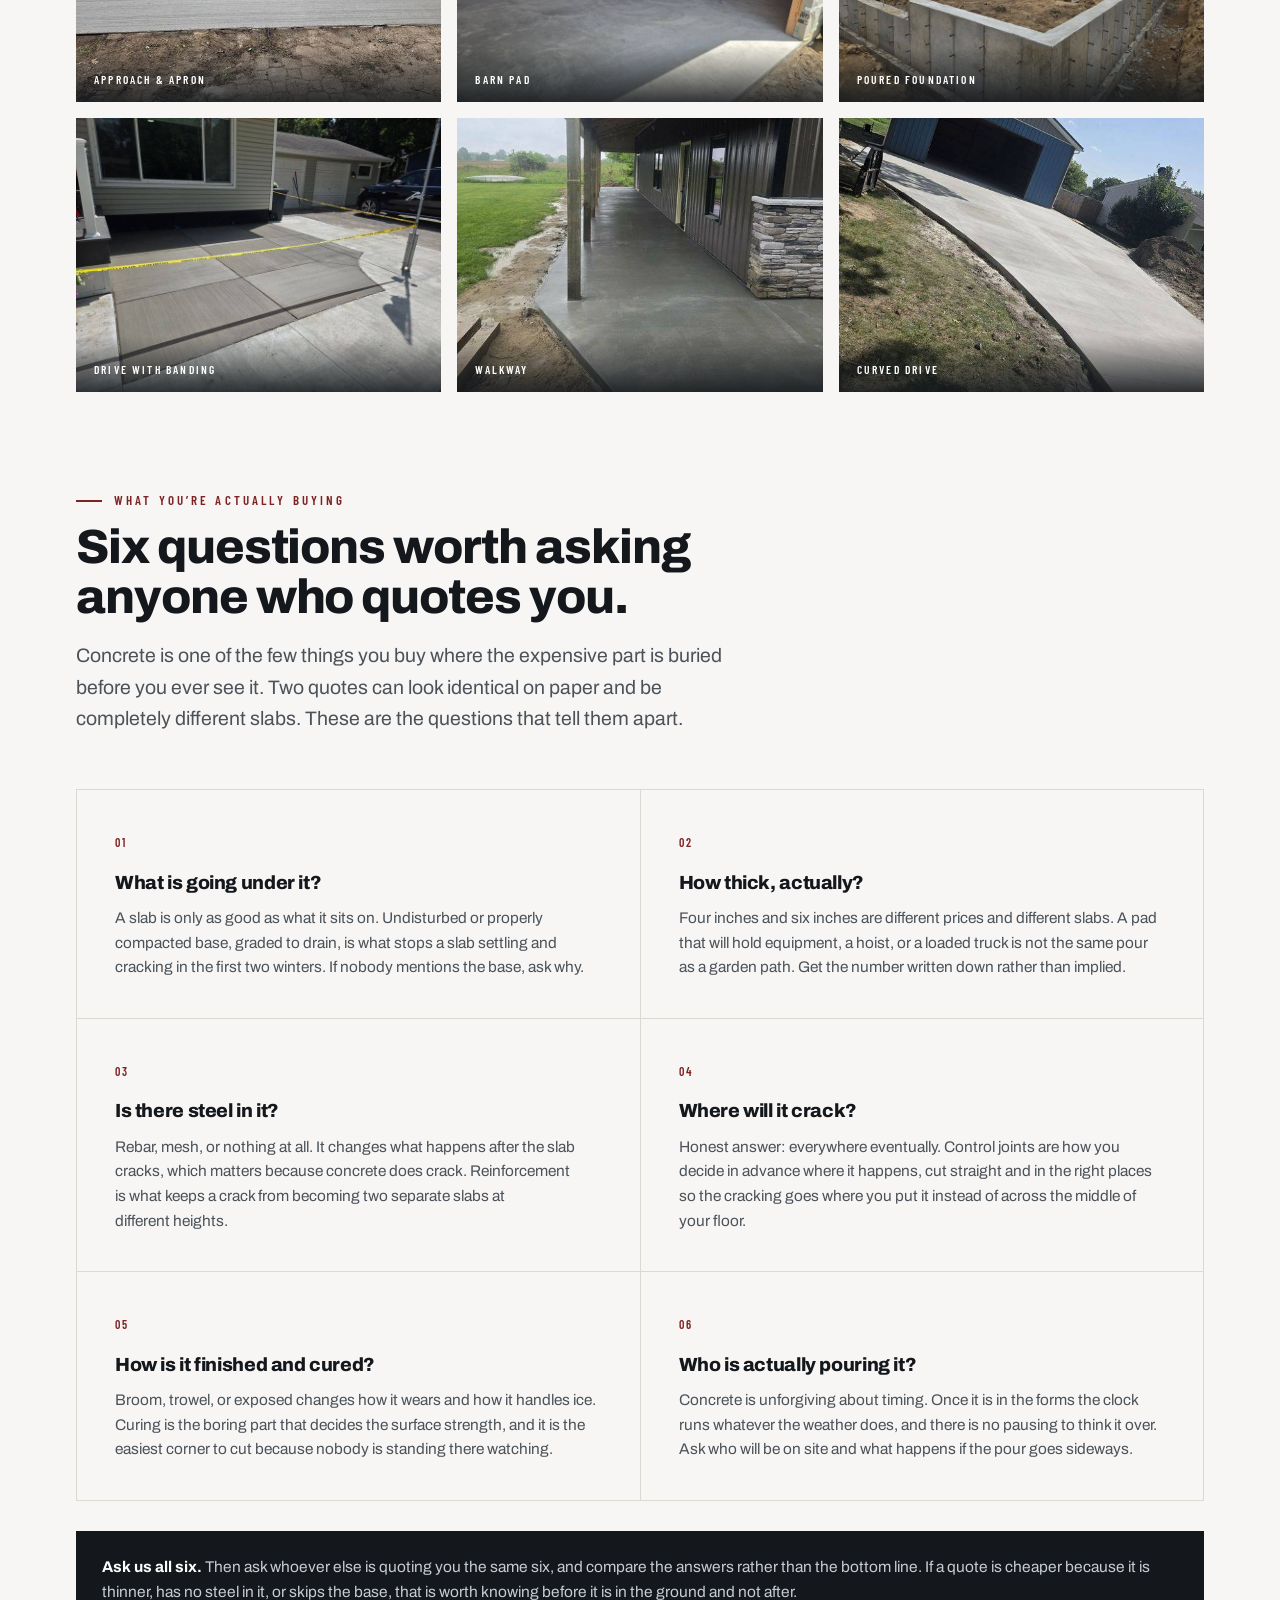
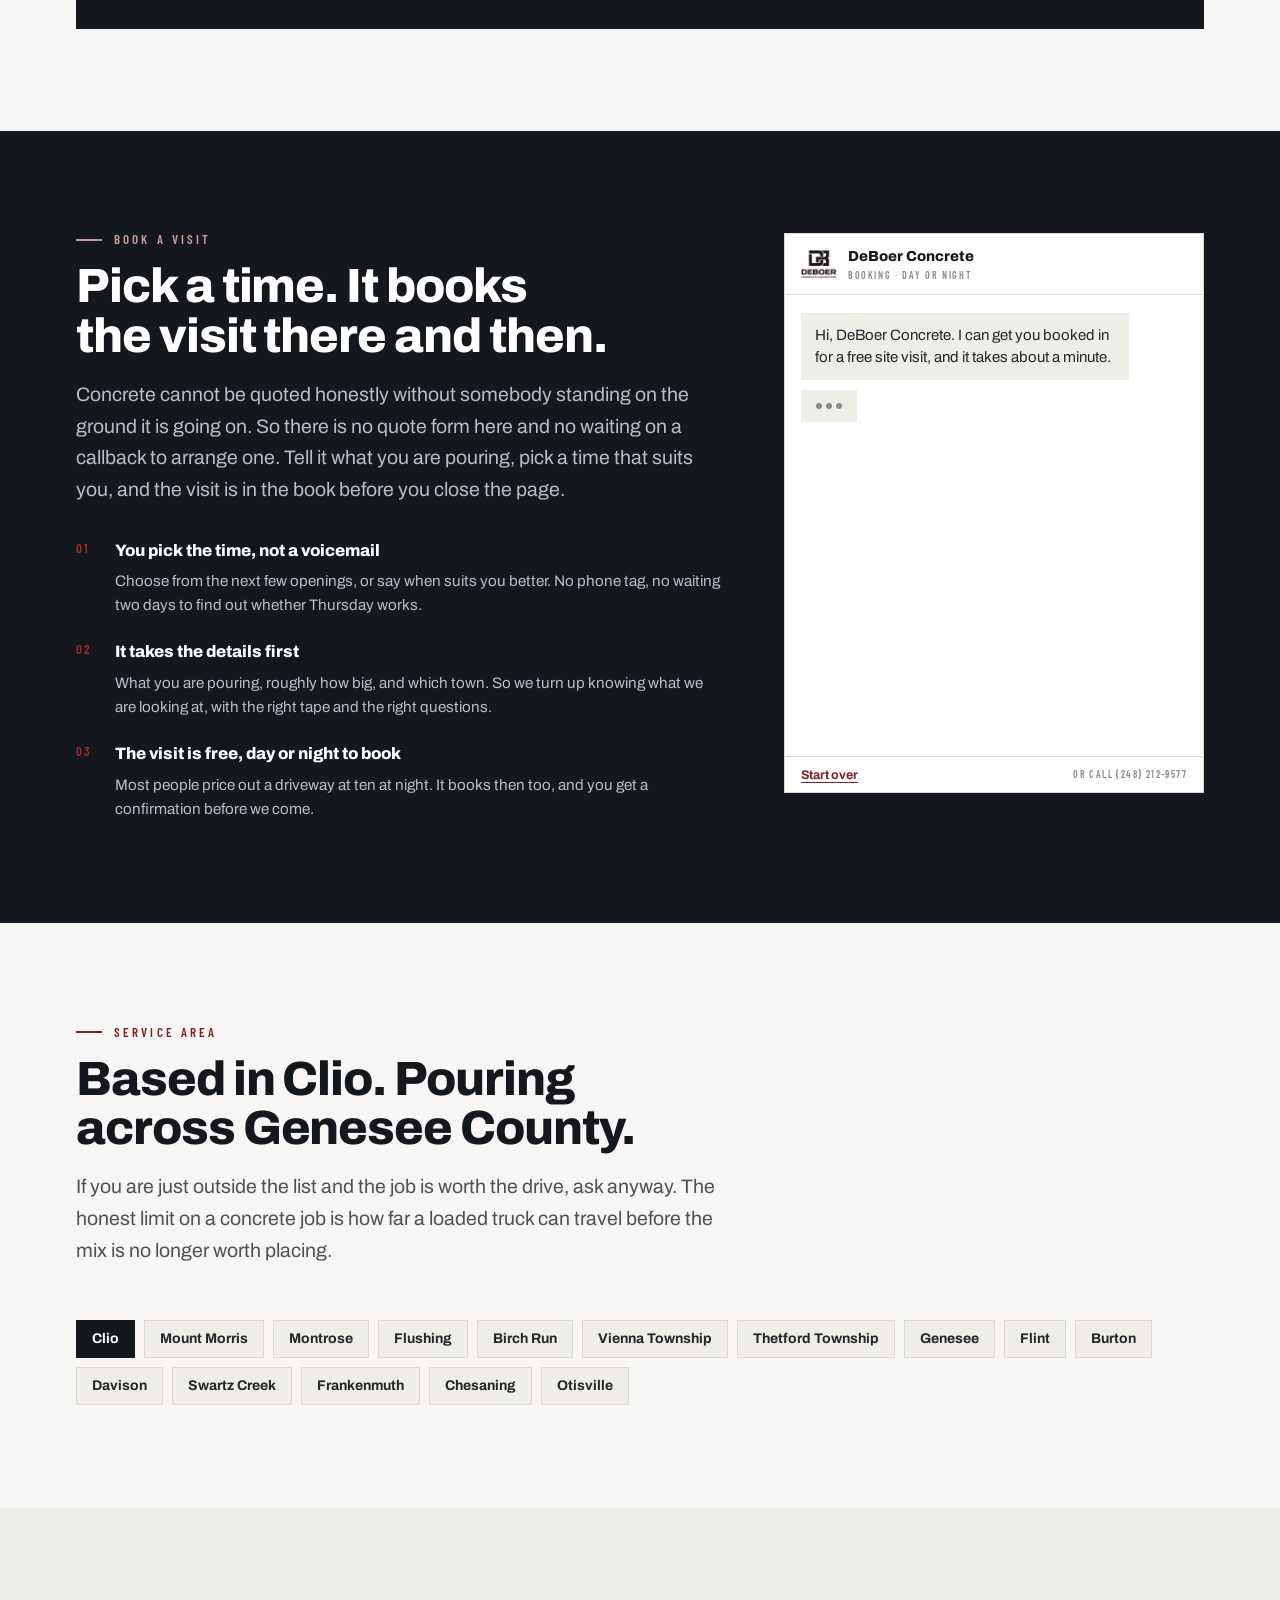
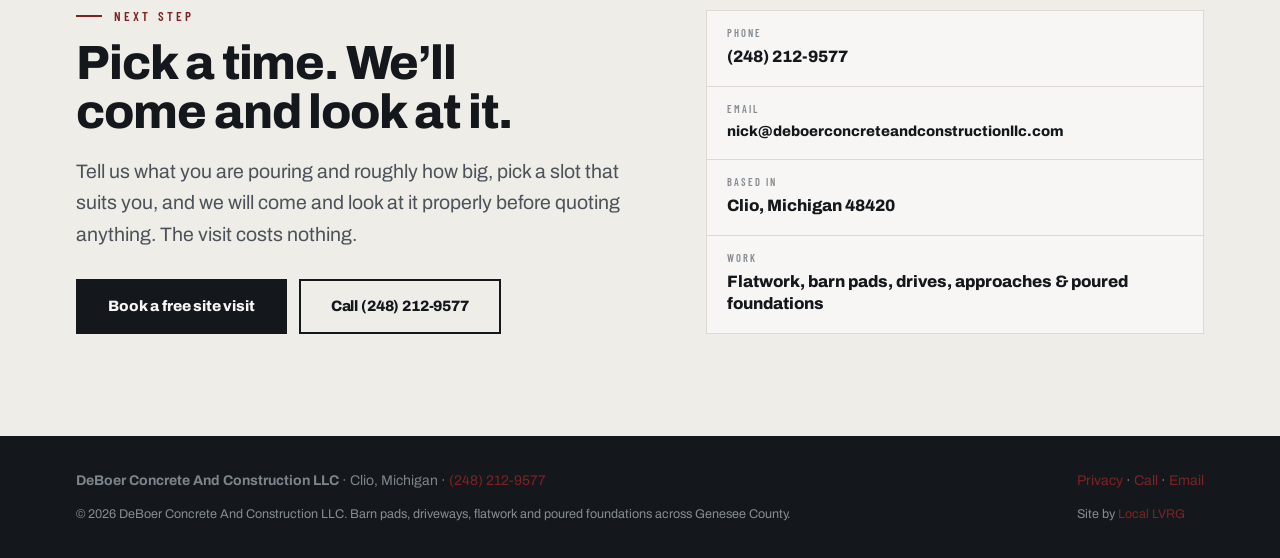
==== commit c987589f: "DeBoer: get the hero photo above the fold On a 1440x780 laptop only 18% of the hero photo cleared th" ====
--- a/deboer-concrete-live/index.html
+++ b/deboer-concrete-live/index.html
@@ -12,7 +12,7 @@
 <meta property="og:title" content="DeBoer Concrete &amp; Construction — Clio, MI">
 <meta property="og:description" content="Barn pads, driveways, approaches and poured foundations across Genesee County. Concrete you only pour once.">
 <meta property="og:image" content="https://deboerconcreteandconstructionllc.com/assets/hero-shop-apron.jpg">
-<meta property="og:image:alt" content="A finished concrete apron poured at a dark-clad shop building">
+<meta property="og:image:alt" content="A finished concrete apron poured at a dark-clad pole barn shop">
 <meta property="og:type" content="website">
 <meta property="og:locale" content="en_US">
 <meta property="og:url" content="https://deboerconcreteandconstructionllc.com/">
@@ -50,6 +50,7 @@
 p{text-wrap:pretty}
 .wrap{max-width:var(--maxw);margin:0 auto;padding:0 26px}
 .narrow{max-width:840px}
+.hero-in .narrow{max-width:none}
 section{padding:clamp(58px,8vw,108px) 0;position:relative}
 section[id]{scroll-margin-top:92px}
 :focus-visible{outline:2px solid var(--red);outline-offset:3px;border-radius:2px}
@@ -99,13 +100,35 @@
 @media(max-width:620px){.brand img{width:42px}.nav-tel{display:none}.nav{gap:14px}}
 
 /* ---- hero ---- */
-.hero{padding-top:clamp(46px,5.6vw,74px);padding-bottom:0}
+.hero{padding-top:clamp(36px,4.4vw,58px);padding-bottom:clamp(10px,1.6vw,22px)}
+.hero-in{display:grid;grid-template-columns:1.06fr .94fr;gap:clamp(30px,3.6vw,52px);align-items:center}
+/* Narrower column, so the display size comes down to hold the two-line break. */
+.hero-in h1{font:900 clamp(38px,4.6vw,66px)/1 var(--sans)}
+@media(max-width:999px){.hero-in{grid-template-columns:1fr;gap:0}
+  .hero-in h1{font:900 clamp(40px,6.6vw,78px)/.98 var(--sans)}}
+/* On a phone the work comes first: photo, then the claim it backs up. */
+@media(max-width:560px){
+  .hero-fig-col{order:-1;margin-bottom:20px}
+  /* Reclaim ~35px so the primary CTA clears the fold on a 390-wide phone. */
+  .hero h1{margin-top:13px}
+  .hero .lede{margin-top:13px}
+  .hero-cta{margin-top:21px}
+  .hero-cap{margin-top:13px}
+}
+@media(max-width:400px){.hero-in h1{font-size:36px}}
+/* The header CTA is the persistent one on a phone; it must not wrap. */
+@media(max-width:620px){.btn-sm{padding:11px 14px;font-size:13px;white-space:nowrap}}
 .hero h1{margin-top:19px}
 .hero h1 em{font-style:normal;color:var(--red);display:block}
-.hero-cta{display:flex;gap:13px;flex-wrap:wrap;margin-top:32px}
-.hero-fig{margin-top:clamp(42px,5.4vw,66px)}
-.hero-fig img{width:100%}
-.hero-cap{display:flex;gap:10px;align-items:baseline;margin-top:26px;font:600 12px/1.5 var(--cond);letter-spacing:.17em;text-transform:uppercase;color:var(--dim)}
+.hero-cta{display:flex;gap:13px;flex-wrap:wrap;margin-top:28px}
+/* The apron runs across the lower third of this frame, so the crop favours
+   the building base and the slab rather than the sky above it. */
+.hero-fig{--heroAR:1.15;--heroY:50%}
+.hero-fig img{width:100%;display:block;aspect-ratio:var(--heroAR);object-fit:cover;object-position:center var(--heroY)}
+/* Stacked, it becomes a band wide enough to stay above the fold. */
+@media(max-width:999px){.hero-fig{margin-top:clamp(30px,4vw,44px);--heroAR:1.6;--heroY:56%}}
+@media(max-width:560px){.hero-fig{margin-top:0;--heroAR:1.78;--heroY:57%}}
+.hero-cap{display:flex;gap:10px;align-items:baseline;margin-top:16px;font:600 12px/1.5 var(--cond);letter-spacing:.17em;text-transform:uppercase;color:var(--dim)}
 .hero-cap i{width:7px;height:7px;background:var(--red);flex:none;transform:translateY(-1px)}
 
 /* ---- quote, on the dark ground so it carries ---- */
@@ -316,7 +339,7 @@
 <div id="top"></div>
 <main id="main">
 <section class="hero">
-  <div class="wrap">
+  <div class="wrap hero-in">
     <div class="narrow rv">
       <p class="eyebrow">Clio, Michigan &middot; Flatwork, barn pads &amp; foundations</p>
       <h1>Concrete you<em>only pour once.</em></h1>
@@ -326,10 +349,12 @@
         <a class="btn btn-line" href="tel:+12482129577">Call (248) 212-9577</a>
       </div>
     </div>
-    <figure class="hero-fig keyline rv">
-      <img src="assets/hero-shop-apron.jpg" alt="A finished concrete apron and covered walkway wrapping the front of a dark metal pole barn shop in Michigan" width="1500" height="1125" fetchpriority="high">
-    </figure>
-    <p class="hero-cap rv"><i></i> Apron, walkway and porch slab, poured and finished by DeBoer</p>
+    <div class="hero-fig-col rv">
+      <figure class="hero-fig keyline">
+        <img src="assets/hero-shop-apron.jpg" alt="A finished concrete apron and covered walkway wrapping the front of a dark metal pole barn shop in Michigan" fetchpriority="high">
+      </figure>
+      <p class="hero-cap"><i></i> Apron, walkway and porch slab, poured and finished by DeBoer</p>
+    </div>
   </div>
 </section>
 
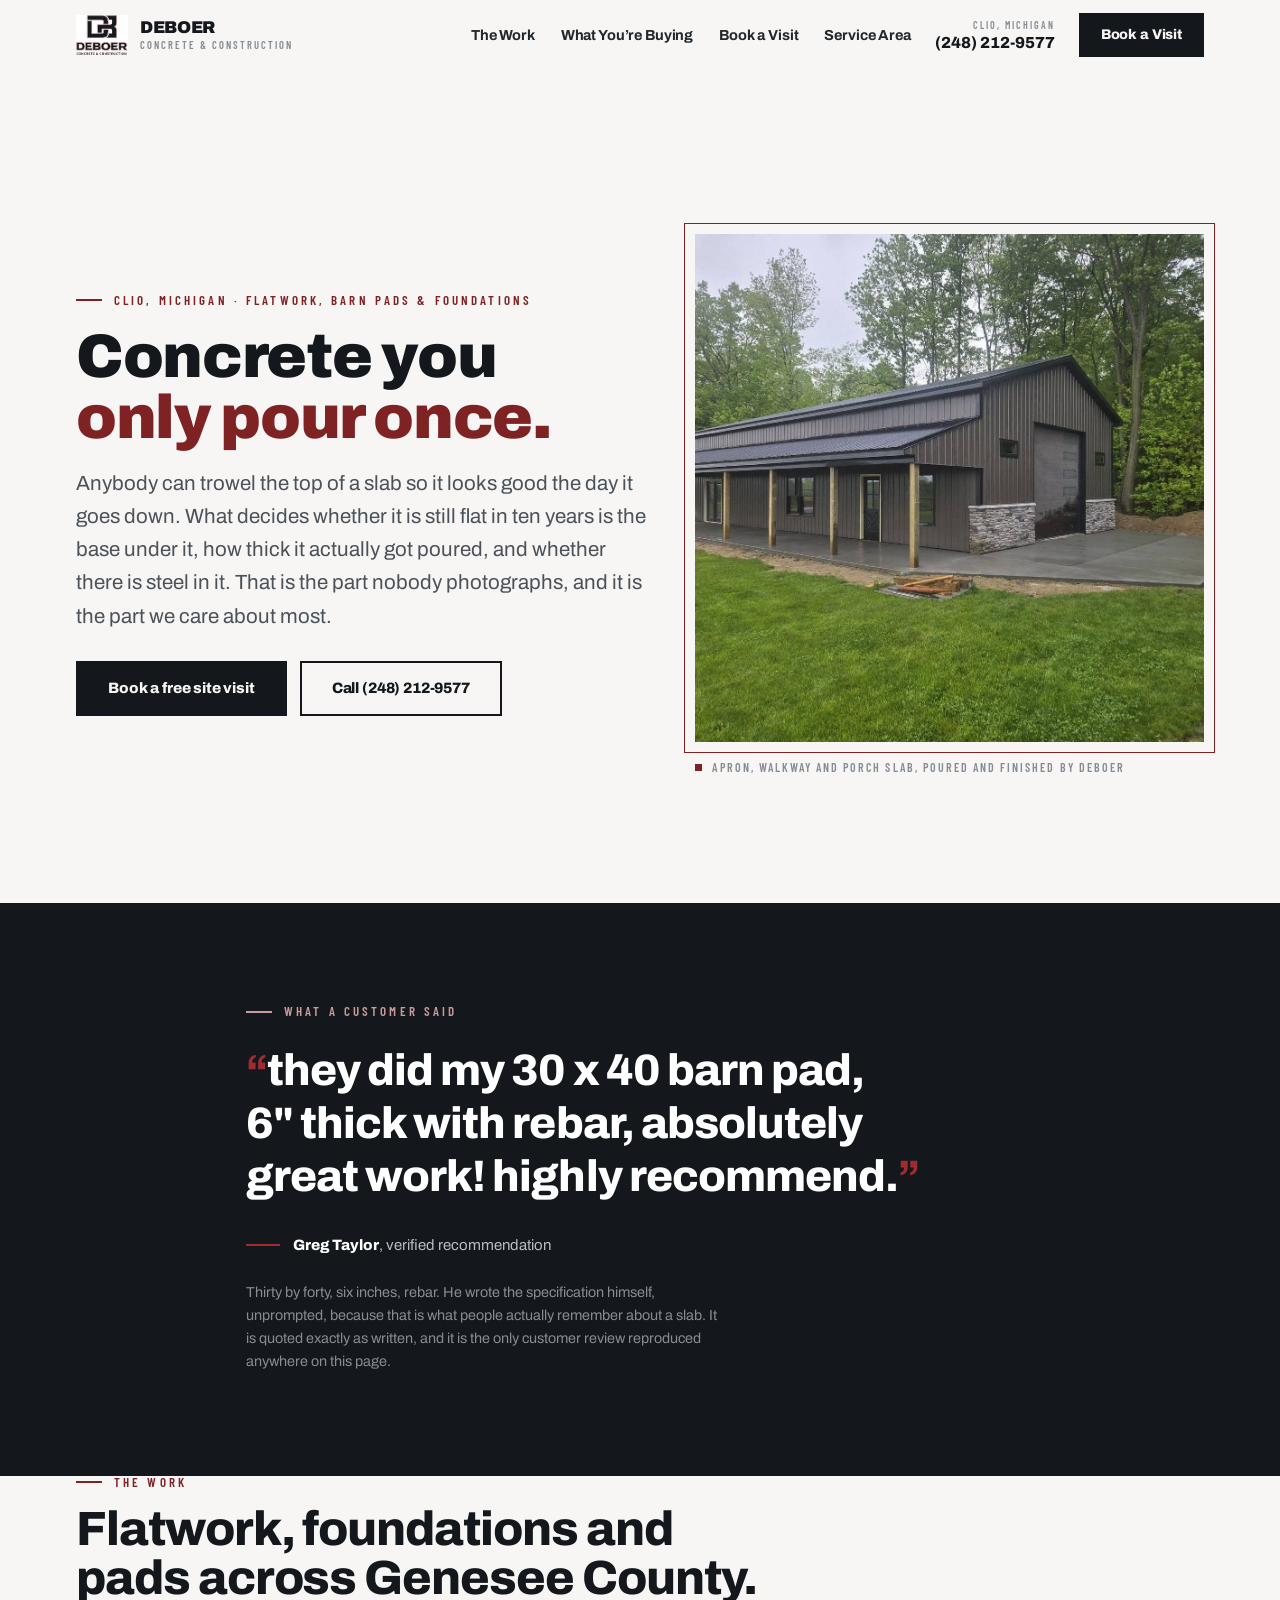
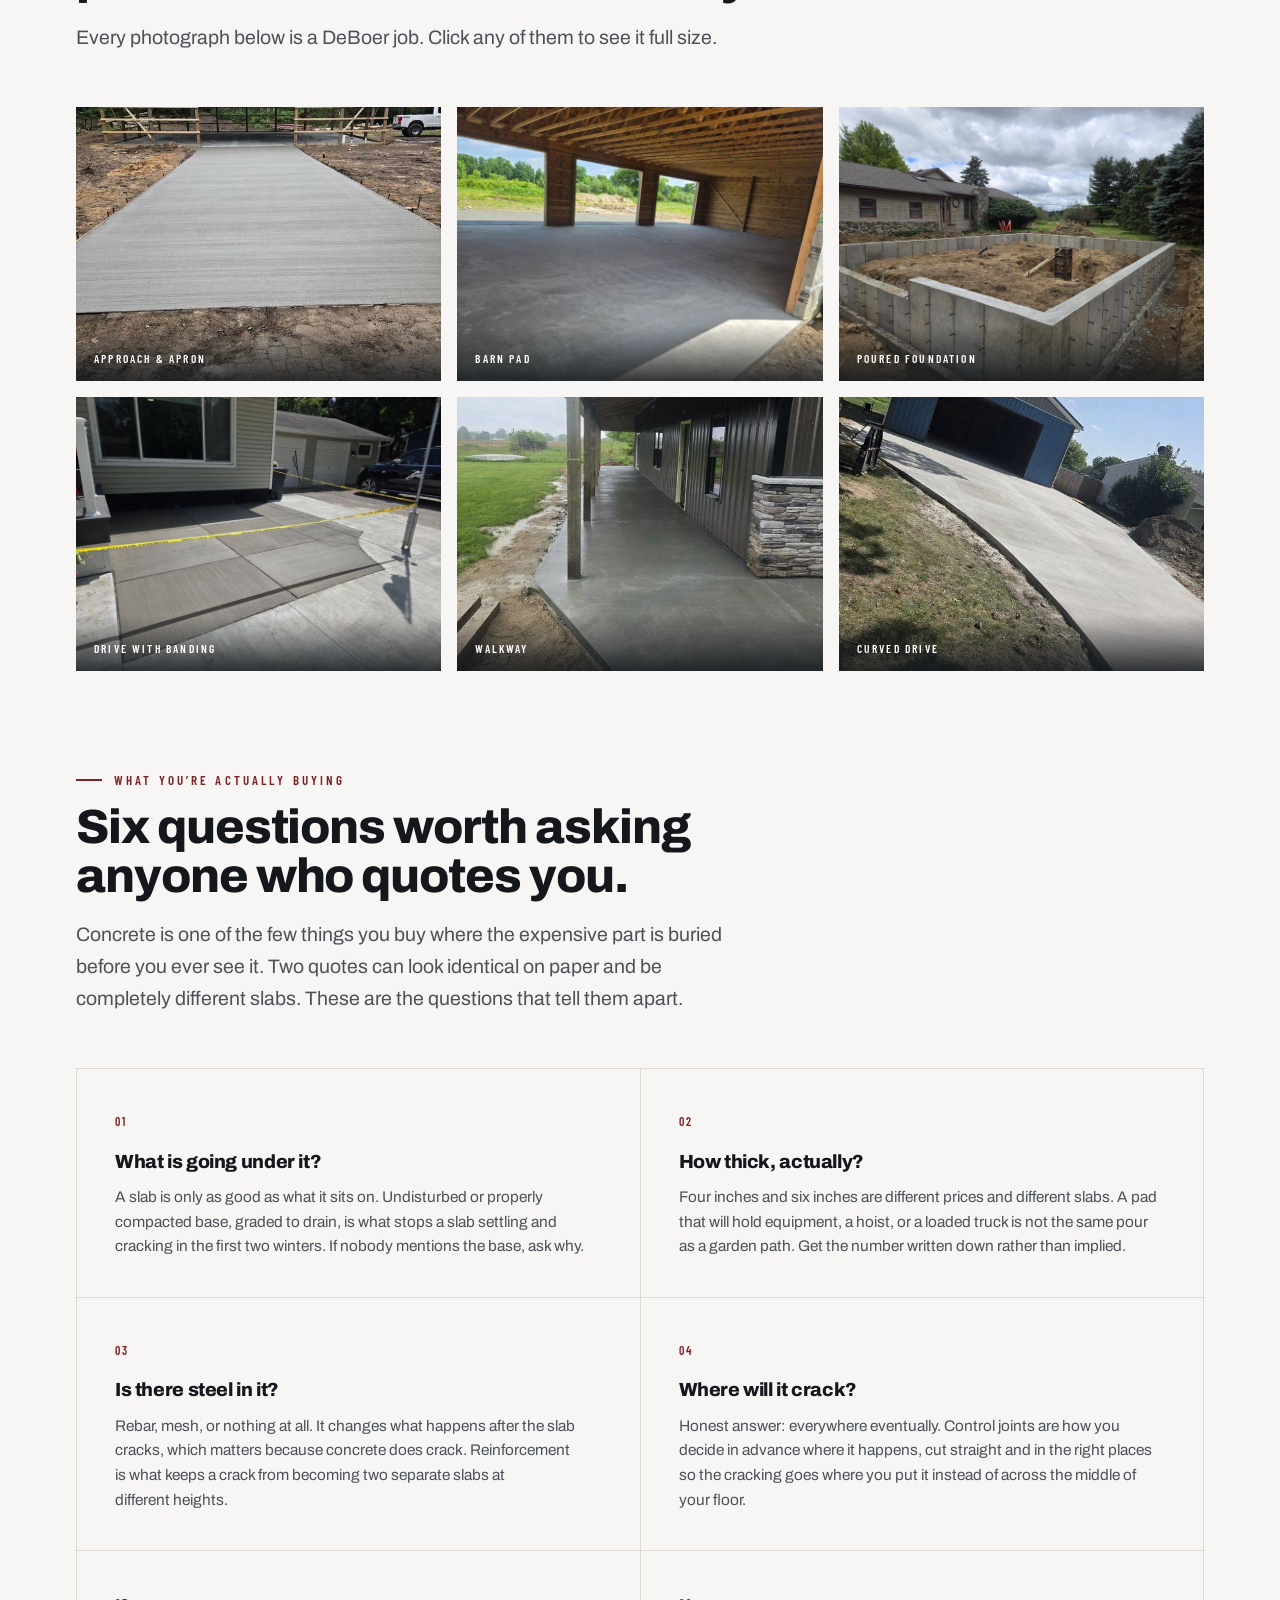
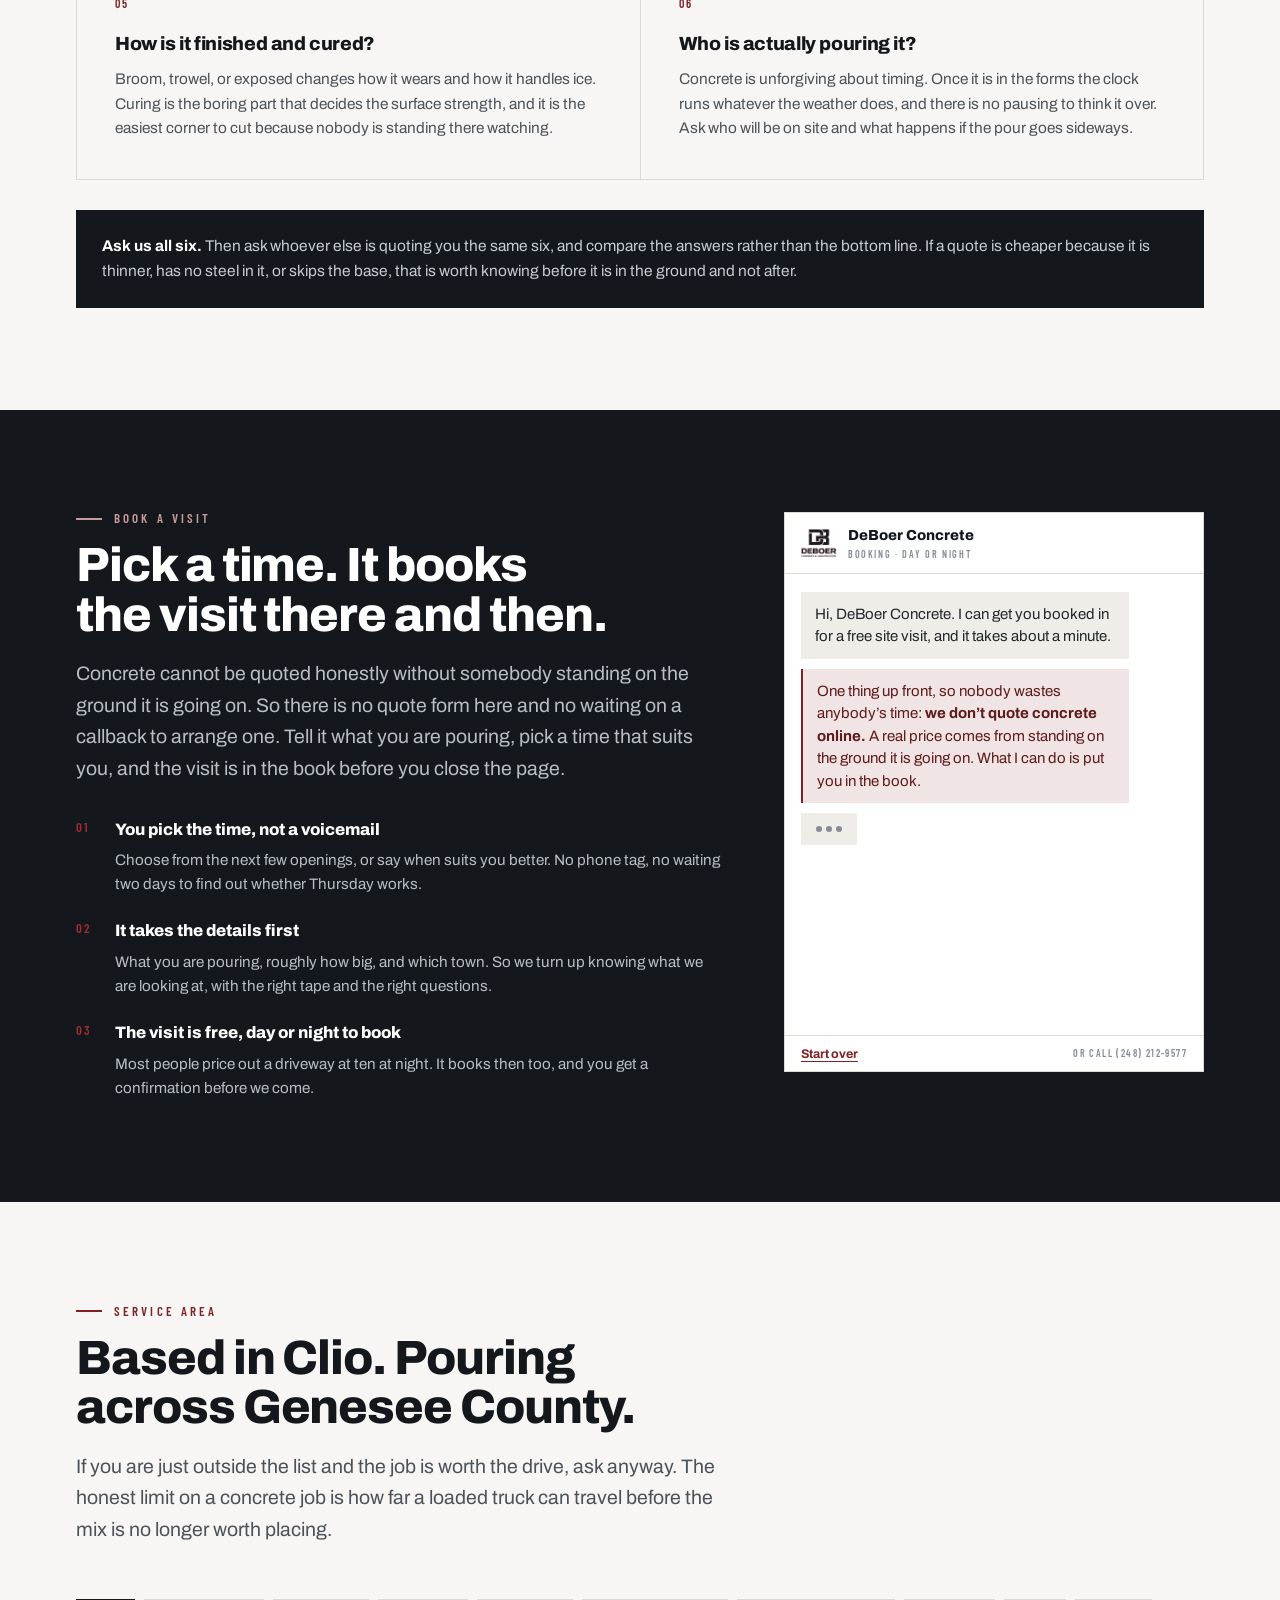
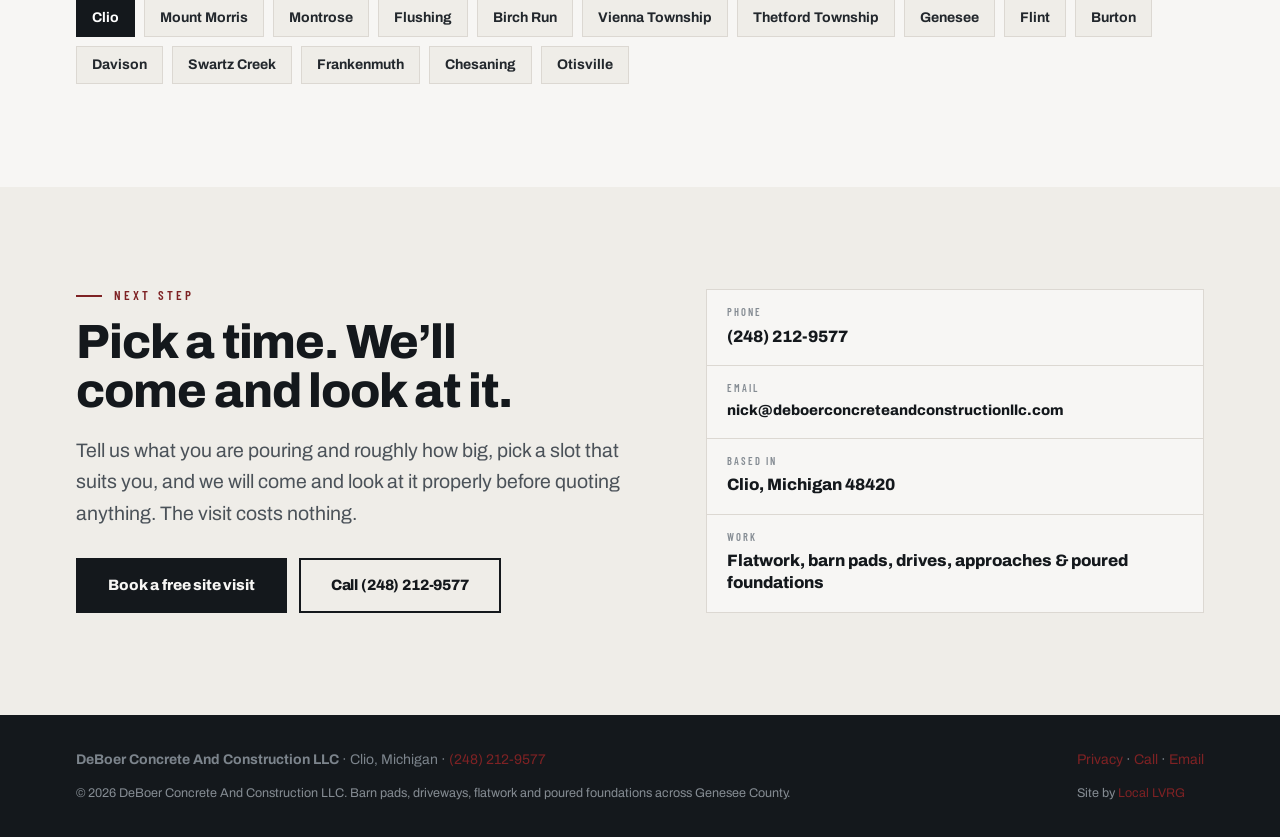
==== commit 651056db: "DeBoer: the hero owns the whole first screen The dark review section started at a fixed 625px regard" ====
--- a/deboer-concrete-live/index.html
+++ b/deboer-concrete-live/index.html
@@ -100,7 +100,13 @@
 @media(max-width:620px){.brand img{width:42px}.nav-tel{display:none}.nav{gap:14px}}
 
 /* ---- hero ---- */
-.hero{padding-top:clamp(36px,4.4vw,58px);padding-bottom:clamp(10px,1.6vw,22px)}
+/* The hero owns the whole first screen, so the dark review section always
+   begins below the fold rather than at a fixed 625px. Header is 71px desktop
+   / 66px mobile; subtracting slightly less keeps it a shade over, never under. */
+.hero{padding-top:clamp(36px,4.4vw,58px);padding-bottom:clamp(10px,1.6vw,22px);
+  display:flex;flex-direction:column;justify-content:center;
+  min-height:calc(100vh - 68px);min-height:calc(100svh - 68px)}
+@media(max-width:620px){.hero{min-height:calc(100vh - 63px);min-height:calc(100svh - 63px)}}
 .hero-in{display:grid;grid-template-columns:1.06fr .94fr;gap:clamp(30px,3.6vw,52px);align-items:center}
 /* Narrower column, so the display size comes down to hold the two-line break. */
 .hero-in h1{font:900 clamp(38px,4.6vw,66px)/1 var(--sans)}
@@ -264,6 +270,25 @@
 noscript .ns{display:block;margin-top:18px;border:1px solid var(--line-dk);background:#1B2025;padding:20px 22px;color:#B8BEC4;font-size:15px;line-height:1.6}
 noscript .ns b{color:#fff}
 noscript .ns a{color:#E8B4B5}
+/* A first screen this tall needs the content to grow into it, or it floats.
+   More width for both columns, a squarer photo, a larger headline. */
+@media(min-width:1500px){:root{--maxw:1320px}}
+/* Stacked but short — a windowed browser. Flatten the band so the photo
+   still finishes above the fold. */
+/* Short landscape window: there is width going spare, so use the two-column
+   hero here too rather than stacking into a viewport that cannot take it. */
+@media(min-width:760px) and (max-width:999px) and (max-height:820px){
+  .hero-in{grid-template-columns:1.06fr .94fr;gap:clamp(22px,3vw,40px)}
+  .hero-in h1{font:900 clamp(34px,4.4vw,52px)/1 var(--sans)}
+  .hero-fig{margin-top:0;--heroAR:1.15}
+}
+/* Narrow and short: flatten the band instead. */
+@media(max-width:759px) and (max-height:780px){.hero-fig{--heroAR:2.6}}
+@media(min-width:1200px) and (min-height:880px){
+  .hero-fig{--heroAR:1}
+  .hero-in h1{font-size:clamp(60px,4.8vw,78px)}
+  .hero .lede{font-size:20.5px}
+}
 </style>
 
 <script type="application/ld+json">
